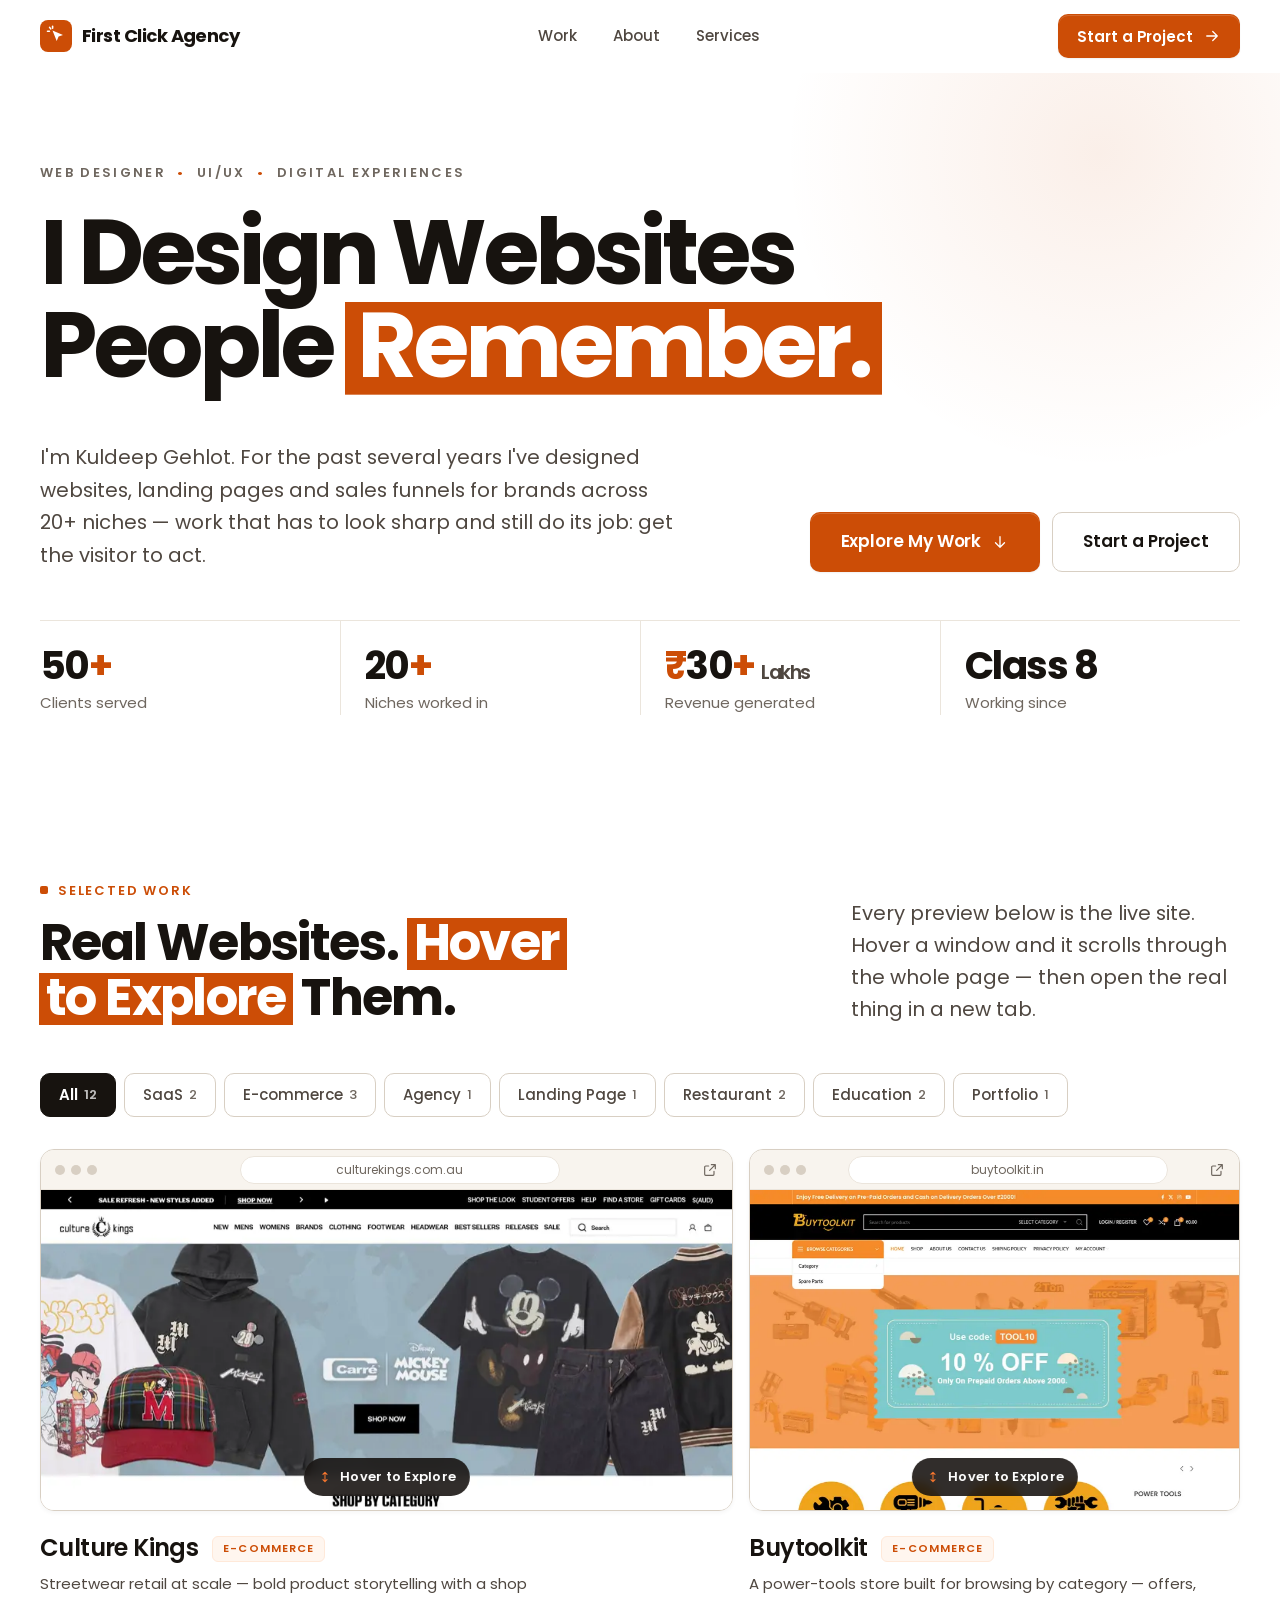
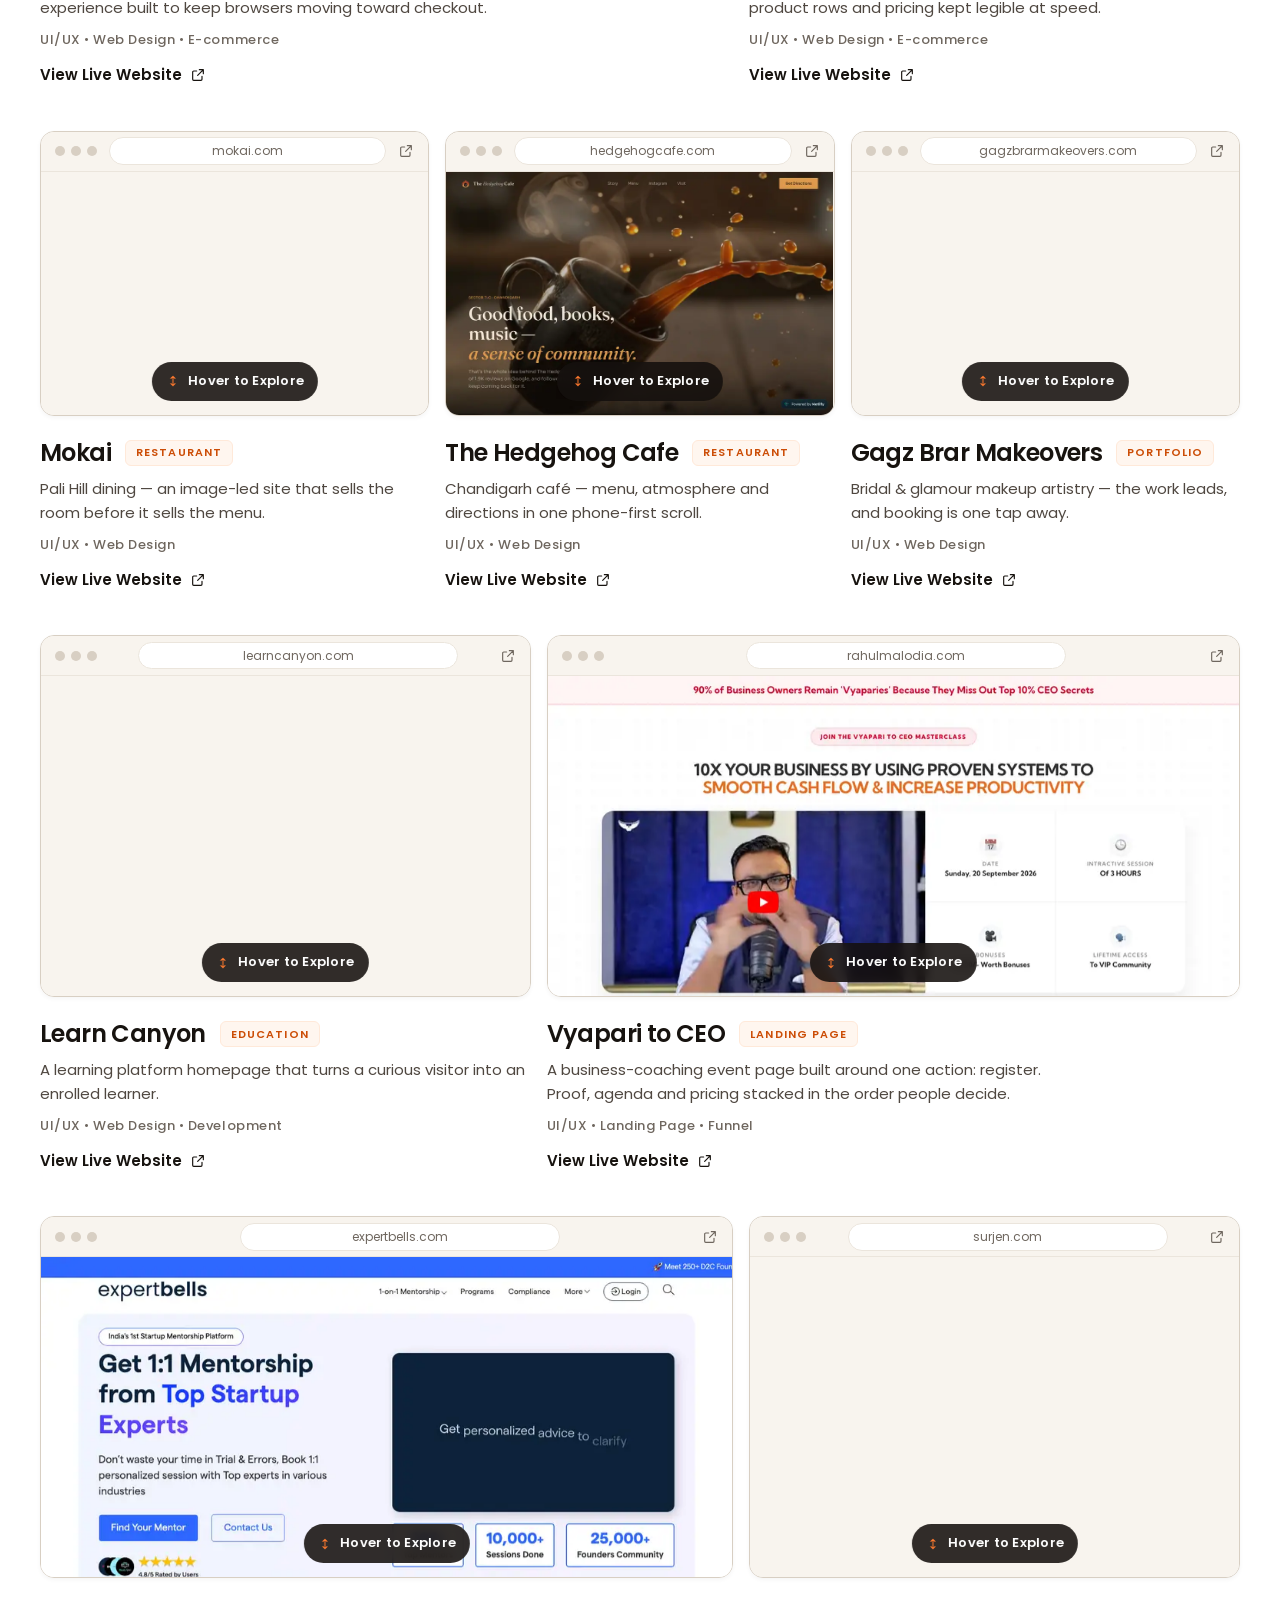
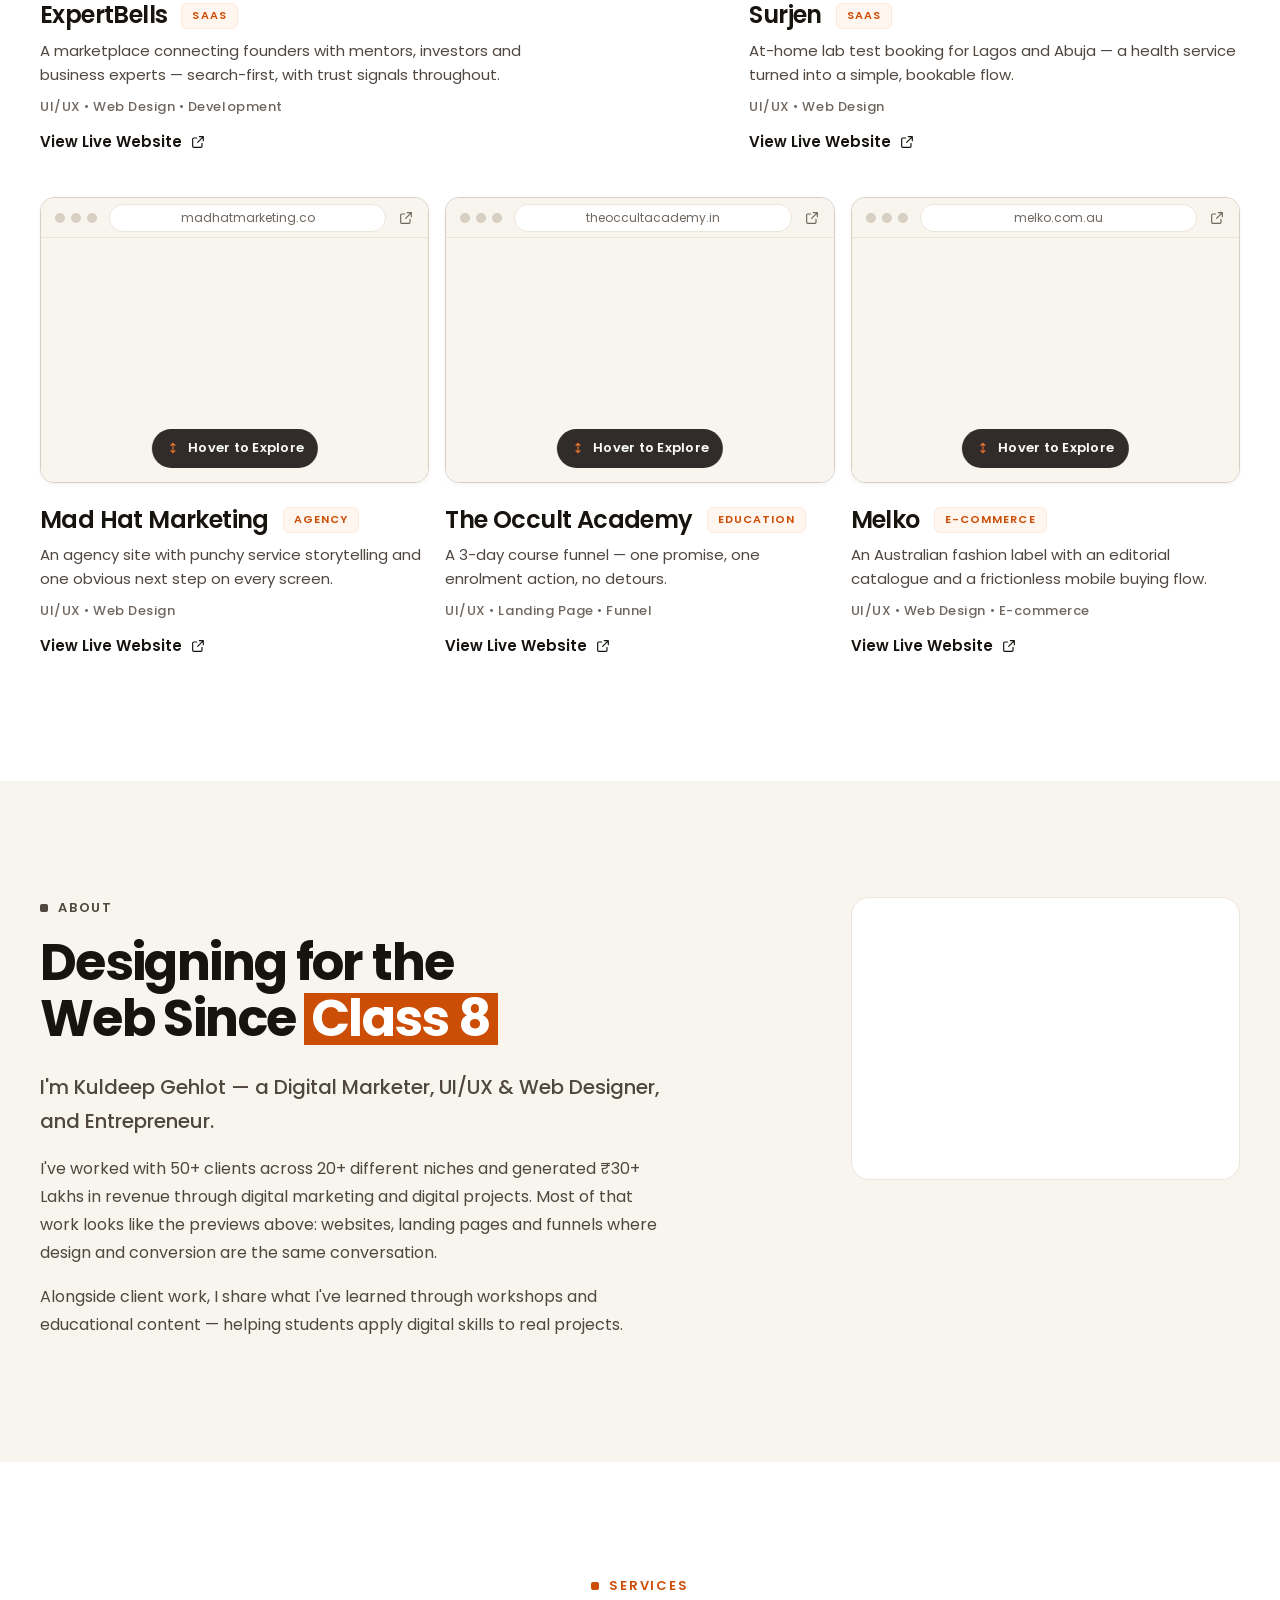
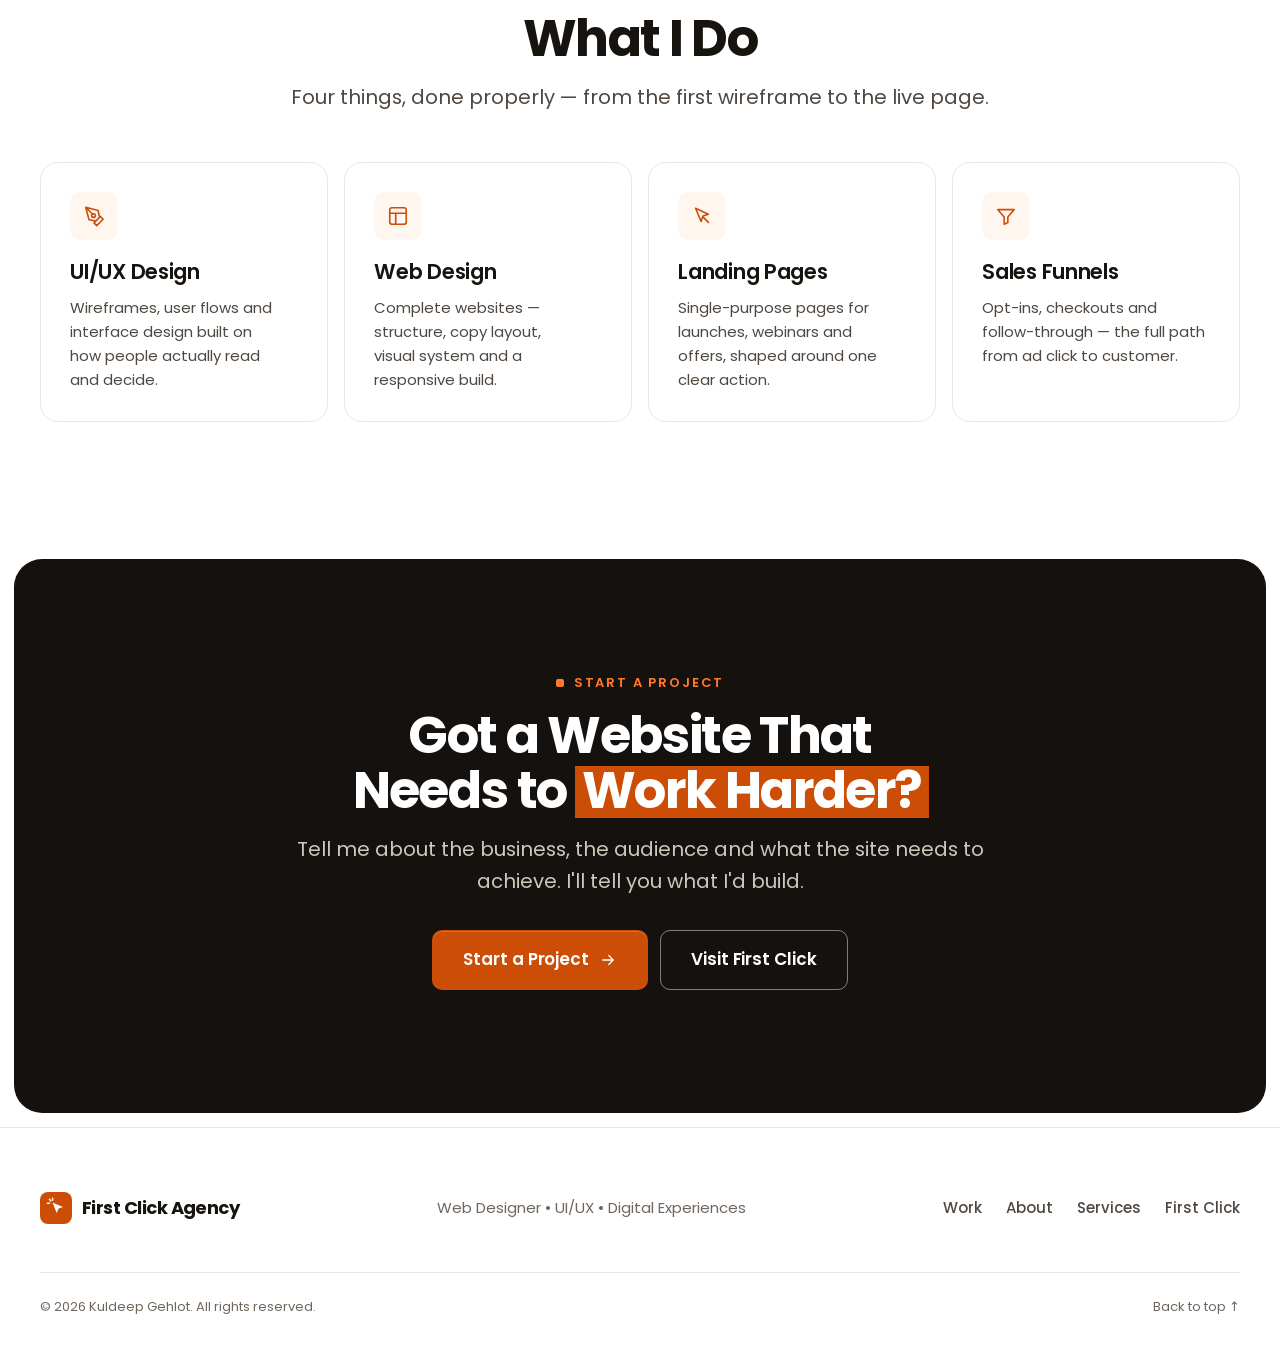
==== work/index.html @ 1e465800 "Add portfolio page and update About section - New /work/ portfolio: 12 live client sites in browser-" ====
<!DOCTYPE html>
<html lang="en">
<head>
  <meta charset="utf-8" />
  <meta name="viewport" content="width=device-width, initial-scale=1" />
  <title>Kuldeep Gehlot — Web Designer &amp; UI/UX Portfolio</title>
  <meta name="description" content="Selected websites and landing pages by Kuldeep Gehlot — web designer and UI/UX designer. Hover any preview to scroll the real site." />
  <meta name="theme-color" content="#ffffff" />

  <meta property="og:title" content="Kuldeep Gehlot — Web Designer &amp; UI/UX Portfolio" />
  <meta property="og:description" content="Selected websites and landing pages. Hover any preview to scroll the real site." />
  <meta property="og:type" content="website" />
  <link rel="icon" href="../images/favicon.svg" type="image/svg+xml" />

  <script>document.documentElement.classList.add('js');</script>

  <link rel="preconnect" href="https://fonts.googleapis.com" />
  <link rel="preconnect" href="https://fonts.gstatic.com" crossorigin />
  <link href="https://fonts.googleapis.com/css2?family=Poppins:wght@400;500;600;700&display=swap" rel="stylesheet" />

  <link rel="stylesheet" href="../css/variables.css?v=20260918" />
  <link rel="stylesheet" href="../css/base.css?v=20260918" />
  <link rel="stylesheet" href="../css/nav.css?v=20260918" />
  <link rel="stylesheet" href="portfolio.css?v=20260918" />
</head>
<body class="portfolio">

  <svg width="0" height="0" class="visually-hidden" aria-hidden="true" focusable="false">
    <symbol id="i-arrow" viewBox="0 0 24 24"><path d="M5 12h14M13 6l6 6-6 6"/></symbol>
    <symbol id="i-arrow-down" viewBox="0 0 24 24"><path d="M12 5v14M6 13l6 6 6-6"/></symbol>
    <symbol id="i-external" viewBox="0 0 24 24"><path d="M14 4h6v6M20 4l-8.5 8.5M18 14v4.5a1.5 1.5 0 0 1-1.5 1.5h-11A1.5 1.5 0 0 1 4 18.5v-11A1.5 1.5 0 0 1 5.5 6H10"/></symbol>
    <symbol id="i-scroll" viewBox="0 0 24 24"><path d="M12 4v16M8.5 7.5L12 4l3.5 3.5M8.5 16.5L12 20l3.5-3.5"/></symbol>
    <symbol id="i-check" viewBox="0 0 24 24"><path d="M5 12.5l4.2 4.2L19 7"/></symbol>
    <symbol id="i-pen" viewBox="0 0 24 24"><path d="M12 19.5l7-7 3 3-7 7zM18 13.5l-1.5-7.5L3 2.5l3.5 13.5 7.5 1.5zM3 2.5l7.6 7.6"/><circle cx="11.5" cy="11.5" r="2"/></symbol>
    <symbol id="i-layout" viewBox="0 0 24 24"><rect x="3" y="3" width="18" height="18" rx="2.5"/><path d="M3 9h18M9.5 21V9"/></symbol>
    <symbol id="i-cursor" viewBox="0 0 24 24"><path d="M5 3.5l14 6.5-6 2-2 6zM13.5 13.5l5.5 5.5"/></symbol>
    <symbol id="i-funnel" viewBox="0 0 24 24"><path d="M3 5h18l-7 8v6l-4 2v-8z"/></symbol>
    <symbol id="i-phone" viewBox="0 0 24 24"><rect x="6.5" y="2.5" width="11" height="19" rx="2.5"/><path d="M11 18h2"/></symbol>
    <symbol id="i-search" viewBox="0 0 24 24"><circle cx="11" cy="11" r="7"/><path d="M20.5 20.5L16 16"/></symbol>
  </svg>

  <a class="skip-link" href="#work">Skip to work</a>

  <!-- ======================================================================
       NAVIGATION
       ====================================================================== -->
  <header class="site-header" id="siteHeader">
    <nav class="nav container" aria-label="Primary">
      <a class="brand" href="../index.html" aria-label="First Click Agency — home">
        <svg class="brand-mark" viewBox="0 0 32 32" aria-hidden="true">
          <rect width="32" height="32" rx="8" fill="#cc4d06"/>
          <path d="M12.5 10.5l10.5 4.6-4.4 1.5-1.9 4.4z" fill="#fff"/>
          <path d="M9.6 7.4l1.1 1.5M7.5 11.2h1.9M12.6 6.3v1.9" stroke="#fff" stroke-width="1.6" stroke-linecap="round"/>
        </svg>
        <span class="brand-name">First Click Agency</span>
      </a>

      <div class="nav-links-wrap">
        <ul class="nav-links">
          <li><a href="#work">Work</a></li>
          <li><a href="#about">About</a></li>
          <li><a href="#services">Services</a></li>
        </ul>
        <span class="nav-indicator" aria-hidden="true"></span>
      </div>

      <div class="nav-actions">
        <a class="btn btn-primary btn-sm nav-cta" href="#contact">
          Start a Project
          <svg class="icon" aria-hidden="true"><use href="#i-arrow"/></svg>
        </a>
        <button class="nav-toggle" type="button" aria-expanded="false" aria-controls="mobileMenu">
          <span class="visually-hidden">Menu</span>
          <span class="nav-toggle-bar" aria-hidden="true"></span>
          <span class="nav-toggle-bar" aria-hidden="true"></span>
        </button>
      </div>
    </nav>

    <div class="mobile-menu" id="mobileMenu">
      <ul class="mobile-menu-links container">
        <li><a href="#work">Work</a></li>
        <li><a href="#about">About</a></li>
        <li><a href="#services">Services</a></li>
        <li class="mobile-menu-cta">
          <a class="btn btn-primary btn-lg btn-block" href="#contact">
            Start a Project
            <svg class="icon" aria-hidden="true"><use href="#i-arrow"/></svg>
          </a>
        </li>
      </ul>
    </div>
  </header>

  <main id="main">

    <!-- ====================================================================
         HERO
         ==================================================================== -->
    <section class="pf-hero" id="top" aria-labelledby="heroTitle">
      <div class="container">
        <p class="pf-eyebrow">Web Designer <span aria-hidden="true">•</span> UI/UX <span aria-hidden="true">•</span> Digital Experiences</p>

        <h1 class="pf-hero-title" id="heroTitle">I Design Websites<br />People <span class="hl">Remember.</span></h1>

        <div class="pf-hero-bottom">
          <p class="pf-hero-text">
            I'm Kuldeep Gehlot. For the past several years I've designed websites, landing pages and sales funnels for brands across 20+ niches — work that has to look sharp and still do its job: get the visitor to act.
          </p>

          <div class="pf-hero-actions">
            <a class="btn btn-primary btn-lg" href="#work">
              Explore My Work
              <svg class="icon" aria-hidden="true"><use href="#i-arrow-down"/></svg>
            </a>
            <a class="btn btn-secondary btn-lg" href="#contact">Start a Project</a>
          </div>
        </div>

        <dl class="pf-stats">
          <div class="pf-stat">
            <dt>Clients served</dt>
            <dd><span data-count="50">50</span><em>+</em></dd>
          </div>
          <div class="pf-stat">
            <dt>Niches worked in</dt>
            <dd><span data-count="20">20</span><em>+</em></dd>
          </div>
          <div class="pf-stat">
            <dt>Revenue generated</dt>
            <dd><em>₹</em><span data-count="30">30</span><em>+</em> <small>Lakhs</small></dd>
          </div>
          <div class="pf-stat">
            <dt>Working since</dt>
            <dd>Class <span>8</span></dd>
          </div>
        </dl>
      </div>
    </section>


    <!-- ====================================================================
         SELECTED WORK — filters + interactive browser previews
         Each project: one <article>. To add one, copy a block, set
         data-category, the URL, the name and drop a full-page screenshot
         into assets/previews/.
         ==================================================================== -->
    <section class="section pf-work" id="work" aria-labelledby="workTitle">
      <div class="container">
        <div class="section-head section-head--split" data-reveal>
          <div>
            <p class="eyebrow">Selected work</p>
            <h2 class="h2" id="workTitle">Real Websites. <span class="hl">Hover to Explore</span> Them.</h2>
          </div>
          <p class="section-sub">Every preview below is the live site. Hover a window and it scrolls through the whole page — then open the real thing in a new tab.</p>
        </div>

        <div class="pf-filters" role="group" aria-label="Filter projects by category" data-filters>
          <button class="pf-filter is-active" type="button" data-filter="all" aria-pressed="true">All <span class="pf-filter-count">12</span></button>
          <button class="pf-filter" type="button" data-filter="saas" aria-pressed="false">SaaS</button>
          <button class="pf-filter" type="button" data-filter="ecommerce" aria-pressed="false">E-commerce</button>
          <button class="pf-filter" type="button" data-filter="agency" aria-pressed="false">Agency</button>
          <button class="pf-filter" type="button" data-filter="landing" aria-pressed="false">Landing Page</button>
          <button class="pf-filter" type="button" data-filter="restaurant" aria-pressed="false">Restaurant</button>
          <button class="pf-filter" type="button" data-filter="education" aria-pressed="false">Education</button>
          <button class="pf-filter" type="button" data-filter="portfolio" aria-pressed="false">Portfolio</button>
        </div>
        <p class="pf-filter-status visually-hidden" role="status" aria-live="polite"></p>

        <div class="bento pf-grid" id="projectGrid">

          <!-- 1 -->
          <article class="project project--lg" data-category="ecommerce" data-reveal>
            <a class="project-frame" href="https://www.culturekings.com.au/" target="_blank" rel="noopener noreferrer" data-preview aria-label="Culture Kings — open the live website in a new tab">
              <span class="browser-bar" aria-hidden="true">
                <span class="browser-dots"><i></i><i></i><i></i></span>
                <span class="browser-url">culturekings.com.au</span>
                <svg class="browser-open icon"><use href="#i-external"/></svg>
              </span>
              <span class="browser-view">
                <img class="browser-shot" src="assets/previews/culture-kings.webp" alt="Full-page preview of the Culture Kings website" loading="lazy" decoding="async" />
                <span class="preview-hint"><svg class="icon" aria-hidden="true"><use href="#i-scroll"/></svg><span class="preview-hint-text">Hover to Explore</span></span>
              </span>
            </a>
            <div class="project-info">
              <div class="project-head">
                <h3 class="project-name">Culture Kings</h3>
                <span class="project-badge">E-commerce</span>
              </div>
              <p class="project-desc">Streetwear retail at scale — bold product storytelling with a shop experience built to keep browsers moving toward checkout.</p>
              <p class="project-services">UI/UX • Web Design • E-commerce</p>
              <span class="project-cta">View Live Website <svg class="icon" aria-hidden="true"><use href="#i-external"/></svg></span>
            </div>
          </article>

          <!-- 2 -->
          <article class="project project--md" data-category="ecommerce" data-reveal>
            <a class="project-frame" href="https://buytoolkit.in/" target="_blank" rel="noopener noreferrer" data-preview aria-label="Buytoolkit — open the live website in a new tab">
              <span class="browser-bar" aria-hidden="true">
                <span class="browser-dots"><i></i><i></i><i></i></span>
                <span class="browser-url">buytoolkit.in</span>
                <svg class="browser-open icon"><use href="#i-external"/></svg>
              </span>
              <span class="browser-view">
                <img class="browser-shot" src="assets/previews/buytoolkit.webp" alt="Full-page preview of the Buytoolkit website" loading="lazy" decoding="async" />
                <span class="preview-hint"><svg class="icon" aria-hidden="true"><use href="#i-scroll"/></svg><span class="preview-hint-text">Hover to Explore</span></span>
              </span>
            </a>
            <div class="project-info">
              <div class="project-head">
                <h3 class="project-name">Buytoolkit</h3>
                <span class="project-badge">E-commerce</span>
              </div>
              <p class="project-desc">A power-tools store built for browsing by category — offers, product rows and pricing kept legible at speed.</p>
              <p class="project-services">UI/UX • Web Design • E-commerce</p>
              <span class="project-cta">View Live Website <svg class="icon" aria-hidden="true"><use href="#i-external"/></svg></span>
            </div>
          </article>

          <!-- 3 -->
          <article class="project project--sm" data-category="restaurant" data-reveal>
            <a class="project-frame" href="https://mokaiwebsite.netlify.app/" target="_blank" rel="noopener noreferrer" data-preview aria-label="Mokai — open the live website in a new tab">
              <span class="browser-bar" aria-hidden="true">
                <span class="browser-dots"><i></i><i></i><i></i></span>
                <span class="browser-url">mokai.com</span>
                <svg class="browser-open icon"><use href="#i-external"/></svg>
              </span>
              <span class="browser-view">
                <img class="browser-shot" src="assets/previews/mokai.webp" alt="Full-page preview of the Mokai restaurant website" loading="lazy" decoding="async" />
                <span class="preview-hint"><svg class="icon" aria-hidden="true"><use href="#i-scroll"/></svg><span class="preview-hint-text">Hover to Explore</span></span>
              </span>
            </a>
            <div class="project-info">
              <div class="project-head">
                <h3 class="project-name">Mokai</h3>
                <span class="project-badge">Restaurant</span>
              </div>
              <p class="project-desc">Pali Hill dining — an image-led site that sells the room before it sells the menu.</p>
              <p class="project-services">UI/UX • Web Design</p>
              <span class="project-cta">View Live Website <svg class="icon" aria-hidden="true"><use href="#i-external"/></svg></span>
            </div>
          </article>

          <!-- 4 -->
          <article class="project project--sm" data-category="restaurant" data-reveal>
            <a class="project-frame" href="https://hedgehogcafewebsite.netlify.app/" target="_blank" rel="noopener noreferrer" data-preview aria-label="The Hedgehog Cafe — open the live website in a new tab">
              <span class="browser-bar" aria-hidden="true">
                <span class="browser-dots"><i></i><i></i><i></i></span>
                <span class="browser-url">hedgehogcafe.com</span>
                <svg class="browser-open icon"><use href="#i-external"/></svg>
              </span>
              <span class="browser-view">
                <img class="browser-shot" src="assets/previews/hedgehog-cafe.webp" alt="Full-page preview of The Hedgehog Cafe website" loading="lazy" decoding="async" />
                <span class="preview-hint"><svg class="icon" aria-hidden="true"><use href="#i-scroll"/></svg><span class="preview-hint-text">Hover to Explore</span></span>
              </span>
            </a>
            <div class="project-info">
              <div class="project-head">
                <h3 class="project-name">The Hedgehog Cafe</h3>
                <span class="project-badge">Restaurant</span>
              </div>
              <p class="project-desc">Chandigarh café — menu, atmosphere and directions in one phone-first scroll.</p>
              <p class="project-services">UI/UX • Web Design</p>
              <span class="project-cta">View Live Website <svg class="icon" aria-hidden="true"><use href="#i-external"/></svg></span>
            </div>
          </article>

          <!-- 5 -->
          <article class="project project--sm" data-category="portfolio" data-reveal>
            <a class="project-frame" href="https://gagannewwebsite.netlify.app/" target="_blank" rel="noopener noreferrer" data-preview aria-label="Gagz Brar Makeovers — open the live website in a new tab">
              <span class="browser-bar" aria-hidden="true">
                <span class="browser-dots"><i></i><i></i><i></i></span>
                <span class="browser-url">gagzbrarmakeovers.com</span>
                <svg class="browser-open icon"><use href="#i-external"/></svg>
              </span>
              <span class="browser-view">
                <img class="browser-shot" src="assets/previews/gagz-brar.webp" alt="Full-page preview of the Gagz Brar Makeovers website" loading="lazy" decoding="async" />
                <span class="preview-hint"><svg class="icon" aria-hidden="true"><use href="#i-scroll"/></svg><span class="preview-hint-text">Hover to Explore</span></span>
              </span>
            </a>
            <div class="project-info">
              <div class="project-head">
                <h3 class="project-name">Gagz Brar Makeovers</h3>
                <span class="project-badge">Portfolio</span>
              </div>
              <p class="project-desc">Bridal &amp; glamour makeup artistry — the work leads, and booking is one tap away.</p>
              <p class="project-services">UI/UX • Web Design</p>
              <span class="project-cta">View Live Website <svg class="icon" aria-hidden="true"><use href="#i-external"/></svg></span>
            </div>
          </article>

          <!-- 6 -->
          <article class="project project--md" data-category="education" data-reveal>
            <a class="project-frame" href="https://learncanyon.com/" target="_blank" rel="noopener noreferrer" data-preview aria-label="Learn Canyon — open the live website in a new tab">
              <span class="browser-bar" aria-hidden="true">
                <span class="browser-dots"><i></i><i></i><i></i></span>
                <span class="browser-url">learncanyon.com</span>
                <svg class="browser-open icon"><use href="#i-external"/></svg>
              </span>
              <span class="browser-view">
                <img class="browser-shot" src="assets/previews/learn-canyon.webp" alt="Full-page preview of the Learn Canyon website" loading="lazy" decoding="async" />
                <span class="preview-hint"><svg class="icon" aria-hidden="true"><use href="#i-scroll"/></svg><span class="preview-hint-text">Hover to Explore</span></span>
              </span>
            </a>
            <div class="project-info">
              <div class="project-head">
                <h3 class="project-name">Learn Canyon</h3>
                <span class="project-badge">Education</span>
              </div>
              <p class="project-desc">A learning platform homepage that turns a curious visitor into an enrolled learner.</p>
              <p class="project-services">UI/UX • Web Design • Development</p>
              <span class="project-cta">View Live Website <svg class="icon" aria-hidden="true"><use href="#i-external"/></svg></span>
            </div>
          </article>

          <!-- 7 -->
          <article class="project project--lg" data-category="landing" data-reveal>
            <a class="project-frame" href="https://rahulmalodia.com/landing-page/new-v2c" target="_blank" rel="noopener noreferrer" data-preview aria-label="Vyapari to CEO — open the live website in a new tab">
              <span class="browser-bar" aria-hidden="true">
                <span class="browser-dots"><i></i><i></i><i></i></span>
                <span class="browser-url">rahulmalodia.com</span>
                <svg class="browser-open icon"><use href="#i-external"/></svg>
              </span>
              <span class="browser-view">
                <img class="browser-shot" src="assets/previews/vyapari-to-ceo.webp" alt="Full-page preview of the Vyapari to CEO landing page" loading="lazy" decoding="async" />
                <span class="preview-hint"><svg class="icon" aria-hidden="true"><use href="#i-scroll"/></svg><span class="preview-hint-text">Hover to Explore</span></span>
              </span>
            </a>
            <div class="project-info">
              <div class="project-head">
                <h3 class="project-name">Vyapari to CEO</h3>
                <span class="project-badge">Landing Page</span>
              </div>
              <p class="project-desc">A business-coaching event page built around one action: register. Proof, agenda and pricing stacked in the order people decide.</p>
              <p class="project-services">UI/UX • Landing Page • Funnel</p>
              <span class="project-cta">View Live Website <svg class="icon" aria-hidden="true"><use href="#i-external"/></svg></span>
            </div>
          </article>

          <!-- 8 -->
          <article class="project project--lg" data-category="saas" data-reveal>
            <a class="project-frame" href="https://www.expertbells.com/" target="_blank" rel="noopener noreferrer" data-preview aria-label="ExpertBells — open the live website in a new tab">
              <span class="browser-bar" aria-hidden="true">
                <span class="browser-dots"><i></i><i></i><i></i></span>
                <span class="browser-url">expertbells.com</span>
                <svg class="browser-open icon"><use href="#i-external"/></svg>
              </span>
              <span class="browser-view">
                <img class="browser-shot" src="assets/previews/expertbells.webp" alt="Full-page preview of the ExpertBells website" loading="lazy" decoding="async" />
                <span class="preview-hint"><svg class="icon" aria-hidden="true"><use href="#i-scroll"/></svg><span class="preview-hint-text">Hover to Explore</span></span>
              </span>
            </a>
            <div class="project-info">
              <div class="project-head">
                <h3 class="project-name">ExpertBells</h3>
                <span class="project-badge">SaaS</span>
              </div>
              <p class="project-desc">A marketplace connecting founders with mentors, investors and business experts — search-first, with trust signals throughout.</p>
              <p class="project-services">UI/UX • Web Design • Development</p>
              <span class="project-cta">View Live Website <svg class="icon" aria-hidden="true"><use href="#i-external"/></svg></span>
            </div>
          </article>

          <!-- 9 -->
          <article class="project project--md" data-category="saas" data-reveal>
            <a class="project-frame" href="https://www.surjen.com/" target="_blank" rel="noopener noreferrer" data-preview aria-label="Surjen — open the live website in a new tab">
              <span class="browser-bar" aria-hidden="true">
                <span class="browser-dots"><i></i><i></i><i></i></span>
                <span class="browser-url">surjen.com</span>
                <svg class="browser-open icon"><use href="#i-external"/></svg>
              </span>
              <span class="browser-view">
                <img class="browser-shot" src="assets/previews/surjen.webp" alt="Full-page preview of the Surjen website" loading="lazy" decoding="async" />
                <span class="preview-hint"><svg class="icon" aria-hidden="true"><use href="#i-scroll"/></svg><span class="preview-hint-text">Hover to Explore</span></span>
              </span>
            </a>
            <div class="project-info">
              <div class="project-head">
                <h3 class="project-name">Surjen</h3>
                <span class="project-badge">SaaS</span>
              </div>
              <p class="project-desc">At-home lab test booking for Lagos and Abuja — a health service turned into a simple, bookable flow.</p>
              <p class="project-services">UI/UX • Web Design</p>
              <span class="project-cta">View Live Website <svg class="icon" aria-hidden="true"><use href="#i-external"/></svg></span>
            </div>
          </article>

          <!-- 10 -->
          <article class="project project--sm" data-category="agency" data-reveal>
            <a class="project-frame" href="https://madhatmarketing.co/" target="_blank" rel="noopener noreferrer" data-preview aria-label="Mad Hat Marketing — open the live website in a new tab">
              <span class="browser-bar" aria-hidden="true">
                <span class="browser-dots"><i></i><i></i><i></i></span>
                <span class="browser-url">madhatmarketing.co</span>
                <svg class="browser-open icon"><use href="#i-external"/></svg>
              </span>
              <span class="browser-view">
                <img class="browser-shot" src="assets/previews/madhat.webp" alt="Full-page preview of the Mad Hat Marketing website" loading="lazy" decoding="async" />
                <span class="preview-hint"><svg class="icon" aria-hidden="true"><use href="#i-scroll"/></svg><span class="preview-hint-text">Hover to Explore</span></span>
              </span>
            </a>
            <div class="project-info">
              <div class="project-head">
                <h3 class="project-name">Mad Hat Marketing</h3>
                <span class="project-badge">Agency</span>
              </div>
              <p class="project-desc">An agency site with punchy service storytelling and one obvious next step on every screen.</p>
              <p class="project-services">UI/UX • Web Design</p>
              <span class="project-cta">View Live Website <svg class="icon" aria-hidden="true"><use href="#i-external"/></svg></span>
            </div>
          </article>

          <!-- 11 -->
          <article class="project project--sm" data-category="education" data-reveal>
            <a class="project-frame" href="https://join.theoccultacademy.in/3dayscourse" target="_blank" rel="noopener noreferrer" data-preview aria-label="The Occult Academy — open the live website in a new tab">
              <span class="browser-bar" aria-hidden="true">
                <span class="browser-dots"><i></i><i></i><i></i></span>
                <span class="browser-url">theoccultacademy.in</span>
                <svg class="browser-open icon"><use href="#i-external"/></svg>
              </span>
              <span class="browser-view">
                <img class="browser-shot" src="assets/previews/occult-academy.webp" alt="Full-page preview of The Occult Academy course page" loading="lazy" decoding="async" />
                <span class="preview-hint"><svg class="icon" aria-hidden="true"><use href="#i-scroll"/></svg><span class="preview-hint-text">Hover to Explore</span></span>
              </span>
            </a>
            <div class="project-info">
              <div class="project-head">
                <h3 class="project-name">The Occult Academy</h3>
                <span class="project-badge">Education</span>
              </div>
              <p class="project-desc">A 3-day course funnel — one promise, one enrolment action, no detours.</p>
              <p class="project-services">UI/UX • Landing Page • Funnel</p>
              <span class="project-cta">View Live Website <svg class="icon" aria-hidden="true"><use href="#i-external"/></svg></span>
            </div>
          </article>

          <!-- 12 -->
          <article class="project project--sm" data-category="ecommerce" data-reveal>
            <a class="project-frame" href="https://www.melko.com.au/" target="_blank" rel="noopener noreferrer" data-preview aria-label="Melko — open the live website in a new tab">
              <span class="browser-bar" aria-hidden="true">
                <span class="browser-dots"><i></i><i></i><i></i></span>
                <span class="browser-url">melko.com.au</span>
                <svg class="browser-open icon"><use href="#i-external"/></svg>
              </span>
              <span class="browser-view">
                <img class="browser-shot" src="assets/previews/melko.webp" alt="Full-page preview of the Melko website" loading="lazy" decoding="async" />
                <span class="preview-hint"><svg class="icon" aria-hidden="true"><use href="#i-scroll"/></svg><span class="preview-hint-text">Hover to Explore</span></span>
              </span>
            </a>
            <div class="project-info">
              <div class="project-head">
                <h3 class="project-name">Melko</h3>
                <span class="project-badge">E-commerce</span>
              </div>
              <p class="project-desc">An Australian fashion label with an editorial catalogue and a frictionless mobile buying flow.</p>
              <p class="project-services">UI/UX • Web Design • E-commerce</p>
              <span class="project-cta">View Live Website <svg class="icon" aria-hidden="true"><use href="#i-external"/></svg></span>
            </div>
          </article>

        </div>

        <p class="pf-empty" hidden>No projects in this category yet.</p>
      </div>
    </section>


    <!-- ====================================================================
         ABOUT
         ==================================================================== -->
    <section class="section theme-cream pf-about" id="about" aria-labelledby="aboutTitle">
      <div class="container">
        <div class="bento pf-about-grid">
          <div class="pf-about-copy" data-reveal>
            <p class="eyebrow">About</p>
            <h2 class="h2" id="aboutTitle">Designing for the Web Since <span class="hl">Class 8</span></h2>
            <p class="pf-about-lead">I'm Kuldeep Gehlot — a Digital Marketer, UI/UX &amp; Web Designer, and Entrepreneur.</p>
            <p>I've worked with 50+ clients across 20+ different niches and generated ₹30+ Lakhs in revenue through digital marketing and digital projects. Most of that work looks like the previews above: websites, landing pages and funnels where design and conversion are the same conversation.</p>
            <p>Alongside client work, I share what I've learned through workshops and educational content — helping students apply digital skills to real projects.</p>
          </div>

          <ul class="pf-about-list" data-stagger>
            <li data-reveal><svg class="icon" aria-hidden="true"><use href="#i-check"/></svg>Design that's judged on what it converts, not just how it looks</li>
            <li data-reveal><svg class="icon" aria-hidden="true"><use href="#i-check"/></svg>Built mobile-first — most of this traffic arrives on a phone</li>
            <li data-reveal><svg class="icon" aria-hidden="true"><use href="#i-check"/></svg>From first wireframe to live site, handled end to end</li>
            <li data-reveal><svg class="icon" aria-hidden="true"><use href="#i-check"/></svg>Worked across e-commerce, SaaS, education, hospitality &amp; coaching</li>
          </ul>
        </div>
      </div>
    </section>


    <!-- ====================================================================
         SERVICES
         ==================================================================== -->
    <section class="section pf-services" id="services" aria-labelledby="servicesTitle">
      <div class="container">
        <div class="section-head section-head--center" data-reveal>
          <p class="eyebrow">Services</p>
          <h2 class="h2" id="servicesTitle">What I Do</h2>
          <p class="section-sub">Four things, done properly — from the first wireframe to the live page.</p>
        </div>

        <div class="bento pf-services-grid" data-stagger>
          <article class="card card-hover pf-service" data-reveal>
            <span class="icon-tile"><svg class="icon" aria-hidden="true"><use href="#i-pen"/></svg></span>
            <h3 class="card-title">UI/UX Design</h3>
            <p class="card-text">Wireframes, user flows and interface design built on how people actually read and decide.</p>
          </article>
          <article class="card card-hover pf-service" data-reveal>
            <span class="icon-tile"><svg class="icon" aria-hidden="true"><use href="#i-layout"/></svg></span>
            <h3 class="card-title">Web Design</h3>
            <p class="card-text">Complete websites — structure, copy layout, visual system and a responsive build.</p>
          </article>
          <article class="card card-hover pf-service" data-reveal>
            <span class="icon-tile"><svg class="icon" aria-hidden="true"><use href="#i-cursor"/></svg></span>
            <h3 class="card-title">Landing Pages</h3>
            <p class="card-text">Single-purpose pages for launches, webinars and offers, shaped around one clear action.</p>
          </article>
          <article class="card card-hover pf-service" data-reveal>
            <span class="icon-tile"><svg class="icon" aria-hidden="true"><use href="#i-funnel"/></svg></span>
            <h3 class="card-title">Sales Funnels</h3>
            <p class="card-text">Opt-ins, checkouts and follow-through — the full path from ad click to customer.</p>
          </article>
        </div>
      </div>
    </section>


    <!-- ====================================================================
         FINAL CTA
         ==================================================================== -->
    <section class="section-boxed pf-cta-section" id="contact" aria-labelledby="ctaTitle">
      <div class="panel theme-dark pf-cta">
        <div class="container">
          <div class="pf-cta-inner" data-reveal>
            <p class="eyebrow">Start a project</p>
            <h2 class="h2 pf-cta-title" id="ctaTitle">Got a Website That Needs to <span class="hl">Work Harder?</span></h2>
            <p class="section-sub">Tell me about the business, the audience and what the site needs to achieve. I'll tell you what I'd build.</p>
            <div class="pf-cta-actions">
              <a class="btn btn-primary btn-lg" href="../index.html#contact">
                Start a Project
                <svg class="icon" aria-hidden="true"><use href="#i-arrow"/></svg>
              </a>
              <a class="btn btn-outline-light btn-lg" href="../index.html">Visit First Click</a>
            </div>
          </div>
        </div>
      </div>
    </section>

  </main>


  <!-- ======================================================================
       FOOTER
       ====================================================================== -->
  <footer class="pf-footer">
    <div class="container">
      <div class="pf-footer-inner">
        <a class="brand" href="../index.html" aria-label="First Click Agency — home">
          <svg class="brand-mark" viewBox="0 0 32 32" aria-hidden="true">
            <rect width="32" height="32" rx="8" fill="#cc4d06"/>
            <path d="M12.5 10.5l10.5 4.6-4.4 1.5-1.9 4.4z" fill="#fff"/>
            <path d="M9.6 7.4l1.1 1.5M7.5 11.2h1.9M12.6 6.3v1.9" stroke="#fff" stroke-width="1.6" stroke-linecap="round"/>
          </svg>
          <span class="brand-name">First Click Agency</span>
        </a>
        <p class="pf-footer-text">Web Designer • UI/UX • Digital Experiences</p>
        <nav class="pf-footer-nav" aria-label="Footer">
          <a href="#work">Work</a>
          <a href="#about">About</a>
          <a href="#services">Services</a>
          <a href="../index.html">First Click</a>
        </nav>
      </div>
      <div class="pf-footer-bottom">
        <p>© <span data-year>2026</span> Kuldeep Gehlot. All rights reserved.</p>
        <a href="#top" class="pf-footer-top">Back to top ↑</a>
      </div>
    </div>
  </footer>

  <script src="portfolio.js?v=20260918" defer></script>
</body>
</html>
---- css/variables.css ----
/* ==========================================================================
   Design Tokens — First Click
   White + orange system. One brand orange (#CC4D06, 4.5:1 with white text),
   a brighter orange reserved for dark surfaces, warm neutrals, warm near-black.
   ========================================================================== */

:root {
  /* Brand */
  --orange: #cc4d06;
  --orange-hover: #b04204;
  --orange-bright: #ff7a2f;
  --orange-50: #fff6ef;
  --orange-100: #ffe9d9;
  --orange-200: #ffd4b5;

  /* Neutrals (warm family) */
  --white: #ffffff;
  --cream: #f8f4ee;
  --ink: #17130f;
  --ink-2: #4f4740;
  --ink-3: #6f675f;
  --line: #ebe5dc;
  --line-strong: #d8cfc3;

  --night: #15110e;
  --night-2: #1f1a16;
  --night-3: #2a241f;

  /* Semantic (light default — overridden by theme classes) */
  --bg: var(--white);
  --surface: var(--white);
  --surface-2: var(--cream);
  --text: var(--ink);
  --text-2: var(--ink-2);
  --text-3: var(--ink-3);
  --border: var(--line);
  --border-strong: var(--line-strong);
  --accent: var(--orange);
  --icon-bg: var(--orange-50);
  --focus: var(--orange);

  /* Typography */
  --font: "Poppins", system-ui, -apple-system, "Segoe UI", Roboto, sans-serif;
  --fs-display: clamp(2.5rem, 1.3rem + 4.4vw, 4.75rem);
  --fs-h2: clamp(2rem, 1.35rem + 2.3vw, 3.25rem);
  --fs-h3: clamp(1.125rem, 1.05rem + 0.35vw, 1.3125rem);
  --fs-lead: clamp(1.0625rem, 1rem + 0.3vw, 1.25rem);
  --fs-body: 1rem;
  --fs-sm: 0.9375rem;
  --fs-xs: 0.8125rem;

  /* Spacing scale: 8 / 16 / 24 / 32 / 48 / 64 / 80 / 96 / 120 */
  --s-1: 8px;
  --s-2: 16px;
  --s-3: 24px;
  --s-4: 32px;
  --s-6: 48px;
  --s-8: 64px;
  --s-10: 80px;
  --s-12: 96px;
  --s-15: 120px;

  /* Layout */
  --container: 1240px;
  --gutter: clamp(20px, 4vw, 40px);
  --gap: 16px;
  --section-y: clamp(80px, 9vw, 120px);
  --nav-h: 72px;

  /* Radii — tighter inside, softer on containers */
  --r-xs: 6px;
  --r-sm: 10px;
  --r-md: 14px;
  --r-lg: 18px;
  --r-xl: 28px;

  /* Elevation (warm-tinted, low) */
  --shadow-sm: 0 1px 2px rgba(23, 19, 15, 0.06);
  --shadow-md: 0 12px 28px -12px rgba(23, 19, 15, 0.18);
  --shadow-orange: 0 12px 24px -10px rgba(204, 77, 6, 0.5);

  /* Motion */
  --ease: cubic-bezier(0.2, 0.7, 0.2, 1);
  --t-fast: 0.2s;
  --t-med: 0.35s;

  /* Z-index scale */
  --z-sticky: 40;
  --z-nav: 50;
  --z-skip: 70;
}

/* Surface themes */
.theme-cream {
  --bg: var(--cream);
  --surface: var(--white);
  --surface-2: var(--white);
}

.theme-dark {
  --bg: var(--night);
  --surface: var(--night-2);
  --surface-2: var(--night-3);
  --text: #ffffff;
  --text-2: #cfc6bc;
  --text-3: #a49b92;
  --border: rgba(255, 255, 255, 0.09);
  --border-strong: rgba(255, 255, 255, 0.18);
  --accent: var(--orange-bright);
  --icon-bg: rgba(255, 122, 47, 0.12);
  --focus: var(--orange-bright);
}

.theme-orange {
  --bg: var(--orange);
  --text: #ffffff;
  --text-2: #fff1e7;
  --text-3: #ffe2cf;
  --border: rgba(255, 255, 255, 0.24);
  --border-strong: rgba(255, 255, 255, 0.4);
  --accent: #ffffff;
  --focus: #ffffff;
}
---- css/base.css ----
/* ==========================================================================
   Base — reset, typography, layout primitives & shared components
   ========================================================================== */

*,
*::before,
*::after {
  box-sizing: border-box;
  margin: 0;
  padding: 0;
}

html {
  scroll-behavior: smooth;
  -webkit-text-size-adjust: 100%;
  text-size-adjust: 100%;
}

body {
  font-family: var(--font);
  font-size: var(--fs-body);
  line-height: 1.6;
  color: var(--ink);
  background-color: var(--white);
  -webkit-font-smoothing: antialiased;
  -moz-osx-font-smoothing: grayscale;
  overflow-x: hidden;
}

img,
svg {
  display: block;
  max-width: 100%;
}

a {
  color: inherit;
  text-decoration: none;
}

button {
  font: inherit;
  color: inherit;
  background: none;
  border: 0;
  cursor: pointer;
}

ul,
ol {
  list-style: none;
}

h1,
h2,
h3,
h4 {
  color: var(--text);
  font-weight: 700;
  line-height: 1.12;
  letter-spacing: -0.025em;
  text-wrap: balance;
}

p {
  text-wrap: pretty;
}

strong {
  font-weight: 600;
}

section[id],
header[id] {
  scroll-margin-top: calc(var(--nav-h) + 8px);
}

:focus-visible {
  outline: 2px solid var(--focus);
  outline-offset: 3px;
  border-radius: 4px;
}

.visually-hidden {
  position: absolute !important;
  width: 1px;
  height: 1px;
  overflow: hidden;
  clip: rect(0 0 0 0);
  white-space: nowrap;
}

.skip-link {
  position: fixed;
  top: 12px;
  left: 12px;
  z-index: var(--z-skip);
  padding: 12px 18px;
  border-radius: var(--r-sm);
  background: var(--ink);
  color: #fff;
  font-weight: 600;
  transform: translateY(-160%);
  transition: transform var(--t-fast) var(--ease);
}

.skip-link:focus-visible {
  transform: translateY(0);
}

/* --------------------------------------------------------------------------
   Layout
   -------------------------------------------------------------------------- */

.container {
  width: 100%;
  max-width: calc(var(--container) + var(--gutter) * 2);
  margin-inline: auto;
  padding-inline: var(--gutter);
}

.section {
  position: relative;
  padding-block: var(--section-y) calc(var(--section-y) + 8px);
  background: var(--bg);
  color: var(--text-2);
}

/* Boxed module: an inset panel that floats inside the white page */
.section-boxed {
  padding: clamp(8px, 1.1vw, 16px);
  background: var(--white);
}

.panel {
  position: relative;
  border-radius: var(--r-xl);
  padding-block: var(--section-y) calc(var(--section-y) + 8px);
  background: var(--bg);
  color: var(--text-2);
  overflow: hidden;
  isolation: isolate;
}

.bento {
  display: grid;
  grid-template-columns: repeat(12, minmax(0, 1fr));
  gap: var(--gap);
}

/* --------------------------------------------------------------------------
   Section headers: eyebrow → headline → supporting copy
   -------------------------------------------------------------------------- */

.section-head {
  display: grid;
  gap: var(--s-2);
  max-width: 760px;
  margin-bottom: var(--s-6);
}

.section-head--center {
  margin-inline: auto;
  text-align: center;
  justify-items: center;
}

.section-head--split {
  max-width: none;
  grid-template-columns: repeat(12, minmax(0, 1fr));
  column-gap: var(--gap);
  align-items: end;
}

.section-head--split > :first-child {
  grid-column: 1 / span 7;
  display: grid;
  gap: var(--s-2);
}

.section-head--split > .section-sub {
  grid-column: 9 / span 4;
}

.eyebrow {
  display: inline-flex;
  align-items: center;
  gap: 10px;
  font-size: var(--fs-xs);
  font-weight: 600;
  line-height: 1.35;
  letter-spacing: 0.14em;
  text-transform: uppercase;
  color: var(--accent);
}

.eyebrow::before {
  content: "";
  width: 8px;
  height: 8px;
  border-radius: 2px;
  background: currentColor;
  flex-shrink: 0;
}

.h2 {
  font-size: var(--fs-h2);
  letter-spacing: -0.032em;
  line-height: 1.08;
}

.section-sub {
  font-size: var(--fs-lead);
  line-height: 1.6;
  color: var(--text-2);
  max-width: 60ch;
}

/* Headline highlight: a crisp orange block sized to the letterforms,
   repeated per line when the phrase wraps */
.hl {
  color: #ffffff;
  padding-inline: 0.14em;
  margin-inline: -0.02em;
  background-image: linear-gradient(var(--orange), var(--orange));
  background-repeat: no-repeat;
  background-size: 100% 1.02em;
  background-position: 0 58%;
  -webkit-box-decoration-break: clone;
  box-decoration-break: clone;
}

.theme-orange .hl {
  background-image: linear-gradient(var(--ink), var(--ink));
}

/* --------------------------------------------------------------------------
   Buttons
   -------------------------------------------------------------------------- */

.btn {
  display: inline-flex;
  align-items: center;
  justify-content: center;
  gap: 10px;
  min-height: 52px;
  padding: 0 24px;
  border: 1px solid transparent;
  border-radius: var(--r-sm);
  font-size: var(--fs-body);
  font-weight: 600;
  line-height: 1;
  letter-spacing: -0.005em;
  white-space: nowrap;
  transition: transform var(--t-fast) var(--ease), box-shadow var(--t-fast) var(--ease),
    background-color var(--t-fast) var(--ease), border-color var(--t-fast) var(--ease),
    color var(--t-fast) var(--ease);
}

.btn svg {
  width: 18px;
  height: 18px;
  flex-shrink: 0;
  transition: transform var(--t-fast) var(--ease);
}

.btn:hover {
  transform: translateY(-2px);
}

.btn:hover svg {
  transform: translateX(3px);
}

.btn:active {
  transform: translateY(0) scale(0.98);
}

.btn-lg {
  min-height: 60px;
  padding: 0 30px;
  font-size: 1.0625rem;
}

.btn-sm {
  min-height: 44px;
  padding: 0 18px;
  font-size: var(--fs-sm);
}

.btn-primary {
  background: var(--orange);
  color: #ffffff;
  box-shadow: inset 0 1px 0 rgba(255, 255, 255, 0.16), var(--shadow-sm);
}

.btn-primary:hover {
  background: var(--orange-hover);
  box-shadow: inset 0 1px 0 rgba(255, 255, 255, 0.16), var(--shadow-orange);
}

.btn-secondary {
  background: var(--surface);
  color: var(--text);
  border-color: var(--border-strong);
}

.btn-secondary:hover {
  border-color: var(--text);
  box-shadow: var(--shadow-md);
}

.btn-light {
  background: #ffffff;
  color: var(--ink);
}

.btn-light:hover {
  box-shadow: 0 14px 28px -12px rgba(23, 19, 15, 0.45);
}

.btn-outline-light {
  color: #ffffff;
  border-color: rgba(255, 255, 255, 0.45);
}

.btn-outline-light:hover {
  border-color: #ffffff;
  background: rgba(255, 255, 255, 0.08);
}

.btn-block {
  width: 100%;
}

/* --------------------------------------------------------------------------
   Cards, icon tiles, tags, stars
   -------------------------------------------------------------------------- */

.card {
  position: relative;
  background: var(--surface);
  border: 1px solid var(--border);
  border-radius: var(--r-lg);
  padding: clamp(24px, 2.3vw, 32px);
  transition: transform var(--t-med) var(--ease), border-color var(--t-med) var(--ease),
    box-shadow var(--t-med) var(--ease);
}

.card-hover:hover {
  transform: translateY(-4px);
  border-color: var(--border-strong);
  box-shadow: var(--shadow-md);
}

.theme-dark .card-hover:hover {
  box-shadow: 0 18px 36px -18px rgba(0, 0, 0, 0.7);
}

.card-title {
  font-size: var(--fs-h3);
  font-weight: 600;
  line-height: 1.3;
  letter-spacing: -0.015em;
  color: var(--text);
}

.card-text {
  font-size: var(--fs-sm);
  line-height: 1.6;
  color: var(--text-2);
}

.icon {
  width: 22px;
  height: 22px;
  fill: none;
  stroke: currentColor;
  stroke-width: 1.75;
  stroke-linecap: round;
  stroke-linejoin: round;
  flex-shrink: 0;
}

.icon-tile {
  display: grid;
  place-items: center;
  flex-shrink: 0;
  width: 48px;
  height: 48px;
  border-radius: var(--r-sm);
  background: var(--icon-bg);
  color: var(--accent);
  transition: transform var(--t-med) var(--ease);
}

.card-hover:hover .icon-tile {
  transform: translateY(-2px) rotate(-4deg);
}

.tag {
  display: inline-flex;
  align-items: center;
  min-height: 28px;
  padding: 0 10px;
  border-radius: var(--r-xs);
  border: 1px solid var(--border);
  background: var(--surface-2);
  font-size: var(--fs-xs);
  font-weight: 500;
  line-height: 1;
  color: var(--text-2);
  white-space: nowrap;
}

.stars {
  display: flex;
  gap: 2px;
  color: var(--accent);
}

.stars svg {
  width: 16px;
  height: 16px;
  fill: currentColor;
}

.check-list {
  align-content: start;
  display: grid;
  gap: 12px;
}

.check-list li {
  display: flex;
  align-items: flex-start;
  gap: 10px;
  font-size: var(--fs-sm);
  line-height: 1.5;
  color: var(--text-2);
}

.check-list .icon {
  width: 18px;
  height: 18px;
  margin-top: 2px;
  stroke-width: 2.25;
  color: var(--accent);
}

/* --------------------------------------------------------------------------
   Motion: load entrance (hero) & scroll reveal (rest of page)
   -------------------------------------------------------------------------- */

@keyframes rise {
  from {
    opacity: 0;
    transform: translateY(18px);
  }
  to {
    opacity: 1;
    transform: none;
  }
}

.js [data-reveal] {
  opacity: 0;
  transform: translateY(24px);
  transition: opacity 0.7s var(--ease), transform 0.7s var(--ease);
  transition-delay: calc(var(--i, 0) * 70ms);
}

.js [data-reveal].is-visible {
  opacity: 1;
  transform: none;
}

@keyframes marquee {
  to {
    transform: translateX(-50%);
  }
}

/* Small phones: icon-left compact cards keep long card lists scannable */
@media (max-width: 560px) {
  .card.card--compact-sm {
    display: grid;
    grid-template-columns: auto minmax(0, 1fr);
    align-items: start;
    column-gap: var(--s-2);
    row-gap: 4px;
    padding: 20px;
  }

  .card.card--compact-sm > .icon-tile {
    grid-row: span 3;
    width: 44px;
    height: 44px;
    margin: 0;
  }

  .card.card--compact-sm > :not(.icon-tile) {
    grid-column: 2;
  }
}

@media (max-width: 1023px) {
  .section-head--split > :first-child,
  .section-head--split > .section-sub {
    grid-column: 1 / -1;
  }
}

@media (max-width: 767px) {
  :root {
    --nav-h: 64px;
  }

  .section-head {
    margin-bottom: var(--s-4);
  }

  .panel {
    border-radius: var(--r-lg);
  }

  .btn-lg {
    min-height: 56px;
    padding: 0 24px;
  }
}

@media (prefers-reduced-motion: reduce) {
  html {
    scroll-behavior: auto;
  }

  *,
  *::before,
  *::after {
    animation-duration: 0.01ms !important;
    animation-iteration-count: 1 !important;
    transition-duration: 0.01ms !important;
    transition-delay: 0ms !important;
  }

  .js [data-reveal] {
    opacity: 1;
    transform: none;
  }
}
---- css/nav.css ----
/* ==========================================================================
   Navigation — sticky bar, sliding active indicator, mobile menu
   ========================================================================== */

.site-header {
  position: sticky;
  top: 0;
  z-index: var(--z-nav);
  background: rgba(255, 255, 255, 0.92);
  -webkit-backdrop-filter: saturate(1.4) blur(10px);
  backdrop-filter: saturate(1.4) blur(10px);
  border-bottom: 1px solid transparent;
  transition: border-color var(--t-med) var(--ease), box-shadow var(--t-med) var(--ease);
}

.site-header.is-scrolled {
  border-bottom-color: var(--line);
  box-shadow: 0 6px 20px -16px rgba(23, 19, 15, 0.35);
}

.nav {
  display: flex;
  align-items: center;
  justify-content: space-between;
  gap: var(--s-3);
  height: var(--nav-h);
}

.brand {
  display: inline-flex;
  align-items: center;
  gap: 10px;
  flex-shrink: 0;
}

.brand-mark {
  width: 32px;
  height: 32px;
  transition: transform var(--t-med) var(--ease);
}

.brand:hover .brand-mark {
  transform: rotate(-8deg);
}

.brand-name {
  font-size: 1.125rem;
  font-weight: 700;
  letter-spacing: -0.03em;
  color: var(--text);
}

/* Desktop links + sliding indicator */
.nav-links-wrap {
  position: relative;
}

.nav-links {
  display: flex;
  gap: var(--s-1);
}

.nav-links a {
  display: block;
  padding: 10px 14px;
  border-radius: var(--r-xs);
  font-size: var(--fs-sm);
  font-weight: 500;
  color: var(--ink-2);
  transition: color var(--t-fast) var(--ease), background-color var(--t-fast) var(--ease);
}

.nav-links a:hover {
  color: var(--ink);
  background: var(--cream);
}

.nav-links a.is-active {
  color: var(--ink);
}

.nav-indicator {
  position: absolute;
  left: 0;
  bottom: -2px;
  height: 2px;
  width: 0;
  border-radius: 2px;
  background: var(--orange);
  opacity: 0;
  transition: transform 0.4s var(--ease), width 0.4s var(--ease), opacity var(--t-fast) var(--ease);
}

.nav-actions {
  display: flex;
  align-items: center;
  gap: var(--s-1);
}

/* Mobile toggle */
.nav-toggle {
  display: none;
  position: relative;
  width: 44px;
  height: 44px;
  border-radius: var(--r-sm);
  border: 1px solid var(--line);
  background: var(--white);
}

.nav-toggle-bar {
  position: absolute;
  left: 12px;
  width: 18px;
  height: 2px;
  border-radius: 2px;
  background: var(--ink);
  transition: transform var(--t-med) var(--ease), top var(--t-med) var(--ease);
}

.nav-toggle-bar:nth-of-type(2) {
  top: 17px;
}

.nav-toggle-bar:nth-of-type(3) {
  top: 25px;
}

.site-header.is-open .nav-toggle-bar:nth-of-type(2) {
  top: 21px;
  transform: rotate(45deg);
}

.site-header.is-open .nav-toggle-bar:nth-of-type(3) {
  top: 21px;
  transform: rotate(-45deg);
}

.mobile-menu {
  position: absolute;
  top: 100%;
  left: 0;
  right: 0;
  background: var(--white);
  border-bottom: 1px solid var(--line);
  box-shadow: 0 24px 40px -24px rgba(23, 19, 15, 0.3);
  opacity: 0;
  visibility: hidden;
  transform: translateY(-8px);
  transition: opacity var(--t-med) var(--ease), transform var(--t-med) var(--ease),
    visibility 0s linear var(--t-med);
}

.site-header.is-open .mobile-menu {
  opacity: 1;
  visibility: visible;
  transform: none;
  transition: opacity var(--t-med) var(--ease), transform var(--t-med) var(--ease), visibility 0s;
}

.mobile-menu-links {
  display: grid;
  padding-block: var(--s-1) var(--s-3);
}

.mobile-menu-links a:not(.btn) {
  display: flex;
  align-items: center;
  min-height: 56px;
  font-size: 1.125rem;
  font-weight: 600;
  color: var(--ink);
  border-bottom: 1px solid var(--line);
}

.mobile-menu-cta {
  padding-top: var(--s-3);
}

@media (max-width: 900px) {
  .nav-links-wrap {
    display: none;
  }

  .nav-toggle {
    display: block;
  }
}

@media (min-width: 901px) {
  .mobile-menu {
    display: none;
  }
}

@media (max-width: 480px) {
  .nav-cta {
    display: none;
  }
}
---- work/portfolio.css ----
/* ==========================================================================
   Portfolio — hero, filters, browser-window project grid, about, services
   Builds on ../css/variables.css and ../css/base.css
   ========================================================================== */

.portfolio {
  --frame-radius: 14px;
  /* Preview auto-scroll speed in pixels per second */
  --scroll-speed: 150;
}

/* --------------------------------------------------------------------------
   Hero
   -------------------------------------------------------------------------- */

.pf-hero {
  position: relative;
  padding-top: clamp(56px, 7vw, 104px);
  padding-bottom: clamp(40px, 4vw, 64px);
  background: var(--white);
  overflow: hidden;
}

.pf-hero::before {
  content: "";
  position: absolute;
  z-index: 0;
  top: -280px;
  right: -180px;
  width: 720px;
  height: 720px;
  border-radius: 50%;
  background: radial-gradient(circle, rgba(204, 77, 6, 0.09), transparent 62%);
  pointer-events: none;
}

.pf-hero > .container {
  position: relative;
  z-index: 1;
}

.pf-eyebrow {
  font-size: var(--fs-xs);
  font-weight: 600;
  letter-spacing: 0.18em;
  text-transform: uppercase;
  color: var(--ink-3);
}

.pf-eyebrow span {
  margin-inline: 6px;
  color: var(--orange);
}

.pf-hero-title {
  margin-top: var(--s-3);
  font-size: clamp(2.75rem, 1.2rem + 5.6vw, 6rem);
  font-weight: 700;
  line-height: 1.02;
  letter-spacing: -0.045em;
  color: var(--ink);
}

.pf-hero-bottom {
  display: grid;
  grid-template-columns: minmax(0, 1fr) auto;
  align-items: end;
  gap: var(--s-4) var(--s-8);
  margin-top: var(--s-6);
  padding-bottom: var(--s-6);
}

.pf-hero-text {
  max-width: 54ch;
  font-size: var(--fs-lead);
  line-height: 1.65;
  color: var(--ink-2);
}

.pf-hero-actions {
  display: flex;
  flex-wrap: wrap;
  gap: 12px;
}

.pf-hero-actions .btn svg {
  transition: transform var(--t-fast) var(--ease);
}

.pf-hero-actions .btn:hover svg[href="#i-arrow-down"],
.pf-hero-actions .btn:hover use[href="#i-arrow-down"] {
  transform: translateY(3px);
}

.pf-stats {
  display: grid;
  grid-template-columns: repeat(4, minmax(0, 1fr));
  border-top: 1px solid var(--line);
}

.pf-stat {
  display: flex;
  flex-direction: column-reverse;
  justify-content: flex-end;
  gap: 4px;
  padding: var(--s-3) var(--s-3) 0;
  border-left: 1px solid var(--line);
}

.pf-stat:first-child {
  padding-left: 0;
  border-left: 0;
}

.pf-stat dt {
  font-size: var(--fs-sm);
  color: var(--ink-3);
}

.pf-stat dd {
  font-size: clamp(1.75rem, 1.3rem + 1.4vw, 2.5rem);
  font-weight: 700;
  line-height: 1.1;
  letter-spacing: -0.04em;
  color: var(--ink);
  font-variant-numeric: tabular-nums;
}

.pf-stat em {
  font-style: normal;
  color: var(--orange);
}

.pf-stat small {
  font-size: 0.5em;
  font-weight: 600;
  color: var(--ink-2);
}

/* --------------------------------------------------------------------------
   Filters
   -------------------------------------------------------------------------- */

.pf-filters {
  display: flex;
  flex-wrap: wrap;
  gap: 8px;
  margin-bottom: var(--s-4);
}

.pf-filter {
  display: inline-flex;
  align-items: center;
  gap: 6px;
  min-height: 44px;
  padding: 0 18px;
  border: 1px solid var(--line-strong);
  border-radius: var(--r-sm);
  background: var(--white);
  font-size: var(--fs-sm);
  font-weight: 500;
  color: var(--ink-2);
  transition: color var(--t-fast) var(--ease), border-color var(--t-fast) var(--ease),
    background-color var(--t-fast) var(--ease), transform var(--t-fast) var(--ease);
}

.pf-filter:hover {
  border-color: var(--ink);
  color: var(--ink);
  transform: translateY(-1px);
}

.pf-filter.is-active {
  background: var(--ink);
  border-color: var(--ink);
  color: #ffffff;
  font-weight: 600;
}

.pf-filter-count {
  font-size: var(--fs-xs);
  font-variant-numeric: tabular-nums;
  color: var(--ink-3);
}

.pf-filter.is-active .pf-filter-count {
  color: rgba(255, 255, 255, 0.72);
}

.pf-empty {
  padding: var(--s-8) 0;
  text-align: center;
  color: var(--ink-3);
}

/* --------------------------------------------------------------------------
   Project grid — bento spans, normalised while filtering
   -------------------------------------------------------------------------- */

.pf-grid {
  align-items: start;
  row-gap: clamp(32px, 3.4vw, 56px);
}

.project {
  display: flex;
  flex-direction: column;
  gap: var(--s-3);
  transition: opacity var(--t-med) var(--ease), transform var(--t-med) var(--ease);
}

.project--lg { grid-column: span 7; }
.project--md { grid-column: span 5; }
.project--sm { grid-column: span 4; }

/* A filtered view drops the bento rhythm for a clean, even grid */
.pf-grid.is-filtered .project {
  grid-column: span 6;
}

.project.is-hiding {
  opacity: 0;
  transform: scale(0.98);
}

/* --------------------------------------------------------------------------
   Browser window
   -------------------------------------------------------------------------- */

.project-frame {
  display: block;
  border: 1px solid var(--line-strong);
  border-radius: var(--frame-radius);
  background: var(--white);
  overflow: hidden;
  box-shadow: 0 2px 4px rgba(23, 19, 15, 0.04);
  transition: transform var(--t-med) var(--ease), border-color var(--t-med) var(--ease),
    box-shadow var(--t-med) var(--ease);
}

.project-frame:hover,
.project-frame:focus-visible {
  transform: translateY(-6px);
  border-color: var(--orange);
  box-shadow: 0 26px 50px -24px rgba(23, 19, 15, 0.34);
}

.browser-bar {
  display: flex;
  align-items: center;
  gap: 12px;
  height: 40px;
  padding: 0 14px;
  background: var(--cream);
  border-bottom: 1px solid var(--line);
}

.browser-dots {
  display: flex;
  gap: 6px;
  flex-shrink: 0;
}

.browser-dots i {
  width: 10px;
  height: 10px;
  border-radius: 50%;
  background: #d8cfc3;
  transition: background-color var(--t-med) var(--ease);
}

.project-frame:hover .browser-dots i:nth-child(1) { background: #ec6a5e; }
.project-frame:hover .browser-dots i:nth-child(2) { background: #f4bf4f; }
.project-frame:hover .browser-dots i:nth-child(3) { background: #61c454; }

.browser-url {
  flex: 1 1 auto;
  min-width: 0;
  max-width: 320px;
  margin-inline: auto;
  padding: 5px 12px;
  border-radius: 999px;
  background: var(--white);
  border: 1px solid var(--line);
  font-size: 0.75rem;
  line-height: 1.3;
  text-align: center;
  color: var(--ink-3);
  white-space: nowrap;
  overflow: hidden;
  text-overflow: ellipsis;
}

.browser-open {
  width: 16px;
  height: 16px;
  flex-shrink: 0;
  color: var(--ink-3);
  transition: color var(--t-med) var(--ease), transform var(--t-med) var(--ease);
}

.project-frame:hover .browser-open {
  color: var(--orange);
  transform: translate(2px, -2px);
}

/* The scrolling viewport */
/* Fixed heights keep every card in a row ending on the same line */
.browser-view {
  position: relative;
  display: block;
  height: clamp(300px, 25vw, 420px);
  overflow: hidden;
  background: var(--cream);
}

.project--sm .browser-view {
  height: clamp(240px, 19vw, 300px);
}

.browser-shot {
  display: block;
  width: 100%;
  height: auto;
  transform: translate3d(0, 0, 0);
  transition: transform 0s linear;
  will-change: transform;
}

/* Hover hint */
.preview-hint {
  position: absolute;
  left: 50%;
  bottom: 14px;
  z-index: 2;
  display: inline-flex;
  align-items: center;
  gap: 8px;
  padding: 9px 14px;
  border-radius: 999px;
  background: rgba(21, 17, 14, 0.88);
  -webkit-backdrop-filter: blur(6px);
  backdrop-filter: blur(6px);
  font-size: var(--fs-xs);
  font-weight: 600;
  letter-spacing: 0.02em;
  color: #ffffff;
  white-space: nowrap;
  transform: translate(-50%, 0);
  transition: opacity var(--t-med) var(--ease), transform var(--t-med) var(--ease);
}

.preview-hint .icon {
  width: 14px;
  height: 14px;
  color: var(--orange-bright);
}

.project-frame:hover .preview-hint,
.project-frame.is-playing .preview-hint {
  opacity: 0;
  transform: translate(-50%, 8px);
}

/* --------------------------------------------------------------------------
   Project information
   -------------------------------------------------------------------------- */

.project-info {
  display: grid;
  gap: 10px;
}

.project-head {
  display: flex;
  flex-wrap: wrap;
  align-items: center;
  gap: 10px 14px;
}

.project-name {
  font-size: clamp(1.25rem, 1.1rem + 0.5vw, 1.5rem);
  font-weight: 600;
  letter-spacing: -0.025em;
  color: var(--ink);
}

.project-badge {
  display: inline-flex;
  align-items: center;
  min-height: 26px;
  padding: 0 10px;
  border-radius: var(--r-xs);
  background: var(--orange-50);
  border: 1px solid var(--orange-100);
  font-size: 0.6875rem;
  font-weight: 600;
  letter-spacing: 0.1em;
  text-transform: uppercase;
  color: var(--orange);
  transition: background-color var(--t-med) var(--ease), color var(--t-med) var(--ease),
    border-color var(--t-med) var(--ease), transform var(--t-med) var(--ease);
}

.project:hover .project-badge {
  background: var(--orange);
  border-color: var(--orange);
  color: #ffffff;
  transform: translateY(-1px);
}

.project-desc {
  max-width: 56ch;
  font-size: var(--fs-sm);
  line-height: 1.6;
  color: var(--ink-2);
}

.project-services {
  font-size: var(--fs-xs);
  font-weight: 500;
  letter-spacing: 0.04em;
  color: var(--ink-3);
}

.project-cta {
  display: inline-flex;
  align-items: center;
  gap: 8px;
  margin-top: 2px;
  font-size: var(--fs-sm);
  font-weight: 600;
  color: var(--ink);
  transition: color var(--t-fast) var(--ease);
}

.project-cta .icon {
  width: 16px;
  height: 16px;
  transition: transform var(--t-fast) var(--ease);
}

.project:hover .project-cta {
  color: var(--orange);
}

.project:hover .project-cta .icon {
  transform: translate(3px, -3px);
}

/* --------------------------------------------------------------------------
   About
   -------------------------------------------------------------------------- */

.pf-about-grid {
  align-items: start;
  row-gap: var(--s-6);
}

.pf-about-copy {
  grid-column: 1 / span 7;
  display: grid;
  gap: var(--s-2);
}

.pf-about-copy .h2 {
  margin-bottom: var(--s-1);
}

.pf-about-lead {
  font-size: var(--fs-lead);
  font-weight: 500;
  color: var(--ink);
}

.pf-about-copy p {
  max-width: 62ch;
  line-height: 1.75;
  color: var(--ink-2);
}

.pf-about-list {
  grid-column: 9 / span 4;
  display: grid;
  gap: 12px;
  padding: clamp(24px, 2.3vw, 32px);
  border-radius: var(--r-lg);
  background: var(--white);
  border: 1px solid var(--line);
}

.pf-about-list li {
  display: flex;
  gap: 12px;
  font-size: var(--fs-sm);
  line-height: 1.55;
  color: var(--ink-2);
}

.pf-about-list .icon {
  width: 18px;
  height: 18px;
  margin-top: 2px;
  stroke-width: 2.25;
  color: var(--orange);
  flex-shrink: 0;
}

/* --------------------------------------------------------------------------
   Services
   -------------------------------------------------------------------------- */

.pf-service {
  grid-column: span 3;
  display: flex;
  flex-direction: column;
  gap: 10px;
}

.pf-service .icon-tile {
  margin-bottom: var(--s-1);
}

/* --------------------------------------------------------------------------
   Final CTA & footer
   -------------------------------------------------------------------------- */

.pf-cta-inner {
  display: grid;
  justify-items: center;
  gap: var(--s-2);
  max-width: 760px;
  margin-inline: auto;
  text-align: center;
}

.pf-cta-title {
  color: #ffffff;
}

.pf-cta .section-sub {
  color: var(--text-2);
}

.pf-cta-actions {
  display: flex;
  flex-wrap: wrap;
  justify-content: center;
  gap: 12px;
  margin-top: var(--s-2);
}

.pf-footer {
  padding-block: var(--s-8) var(--s-4);
  background: var(--white);
  border-top: 1px solid var(--line);
}

.pf-footer-inner {
  display: flex;
  flex-wrap: wrap;
  align-items: center;
  justify-content: space-between;
  gap: var(--s-3);
  padding-bottom: var(--s-6);
}

.pf-footer-text {
  font-size: var(--fs-sm);
  color: var(--ink-3);
}

.pf-footer-nav {
  display: flex;
  flex-wrap: wrap;
  gap: var(--s-3);
  font-size: var(--fs-sm);
  font-weight: 500;
}

.pf-footer-nav a {
  color: var(--ink-2);
  transition: color var(--t-fast) var(--ease);
}

.pf-footer-nav a:hover {
  color: var(--orange);
}

.pf-footer-bottom {
  display: flex;
  flex-wrap: wrap;
  justify-content: space-between;
  gap: var(--s-2);
  padding-top: var(--s-3);
  border-top: 1px solid var(--line);
  font-size: var(--fs-xs);
  color: var(--ink-3);
}

/* --------------------------------------------------------------------------
   Responsive
   -------------------------------------------------------------------------- */

@media (max-width: 1279px) {
  .project--lg { grid-column: span 7; }
  .project--md { grid-column: span 5; }
  .project--sm { grid-column: span 4; }
}

@media (max-width: 1023px) {
  .pf-hero-bottom {
    grid-template-columns: minmax(0, 1fr);
    align-items: start;
  }

  .pf-stats {
    grid-template-columns: repeat(2, minmax(0, 1fr));
  }

  .pf-stat:nth-child(3) {
    padding-left: 0;
    border-left: 0;
  }

  .pf-stat:nth-child(n + 3) {
    border-top: 1px solid var(--line);
    padding-top: var(--s-3);
  }

  .project--lg,
  .project--md,
  .project--sm,
  .pf-grid.is-filtered .project {
    grid-column: span 6;
  }

  .browser-view,
  .project--sm .browser-view {
    height: clamp(280px, 34vw, 380px);
  }

  .pf-about-copy,
  .pf-about-list {
    grid-column: 1 / -1;
  }

  .pf-service {
    grid-column: span 6;
  }
}

@media (max-width: 767px) {
  .pf-hero {
    padding-bottom: var(--s-4);
  }

  .pf-hero-bottom {
    margin-top: var(--s-4);
    padding-bottom: var(--s-4);
  }

  .pf-hero-actions .btn {
    flex: 1 1 100%;
  }

  .pf-stat {
    padding: var(--s-2) var(--s-2) 0;
  }

  .pf-stat dd {
    font-size: 1.625rem;
  }

  /* Filters scroll horizontally instead of wrapping into a wall of buttons */
  .pf-filters {
    flex-wrap: nowrap;
    overflow-x: auto;
    scrollbar-width: none;
    margin-inline: calc(var(--gutter) * -1);
    padding-inline: var(--gutter);
    scroll-padding-inline: var(--gutter);
  }

  .pf-filters::-webkit-scrollbar {
    display: none;
  }

  .pf-filter {
    flex: 0 0 auto;
  }

  .project--lg,
  .project--md,
  .project--sm,
  .pf-grid.is-filtered .project {
    grid-column: 1 / -1;
  }

  .browser-bar {
    height: 34px;
    padding: 0 10px;
  }

  .browser-view,
  .project--sm .browser-view {
    height: min(62vw, 340px);
  }

  .browser-dots i {
    width: 8px;
    height: 8px;
  }

  .pf-footer-inner {
    flex-direction: column;
    align-items: flex-start;
    gap: var(--s-2);
  }
}

@media (max-width: 560px) {
  .pf-service {
    grid-column: 1 / -1;
    flex-direction: row;
    align-items: flex-start;
    gap: 16px;
  }

  .pf-service .icon-tile {
    width: 44px;
    height: 44px;
    margin-bottom: 0;
  }
}

/* Reduced motion: no auto-scroll — the preview scrolls by hand instead */
@media (prefers-reduced-motion: reduce) {
  .browser-view {
    overflow-y: auto;
  }

  .browser-shot {
    transform: none !important;
    transition: none !important;
  }

  .preview-hint {
    opacity: 1 !important;
    transform: translate(-50%, 0) !important;
  }
}
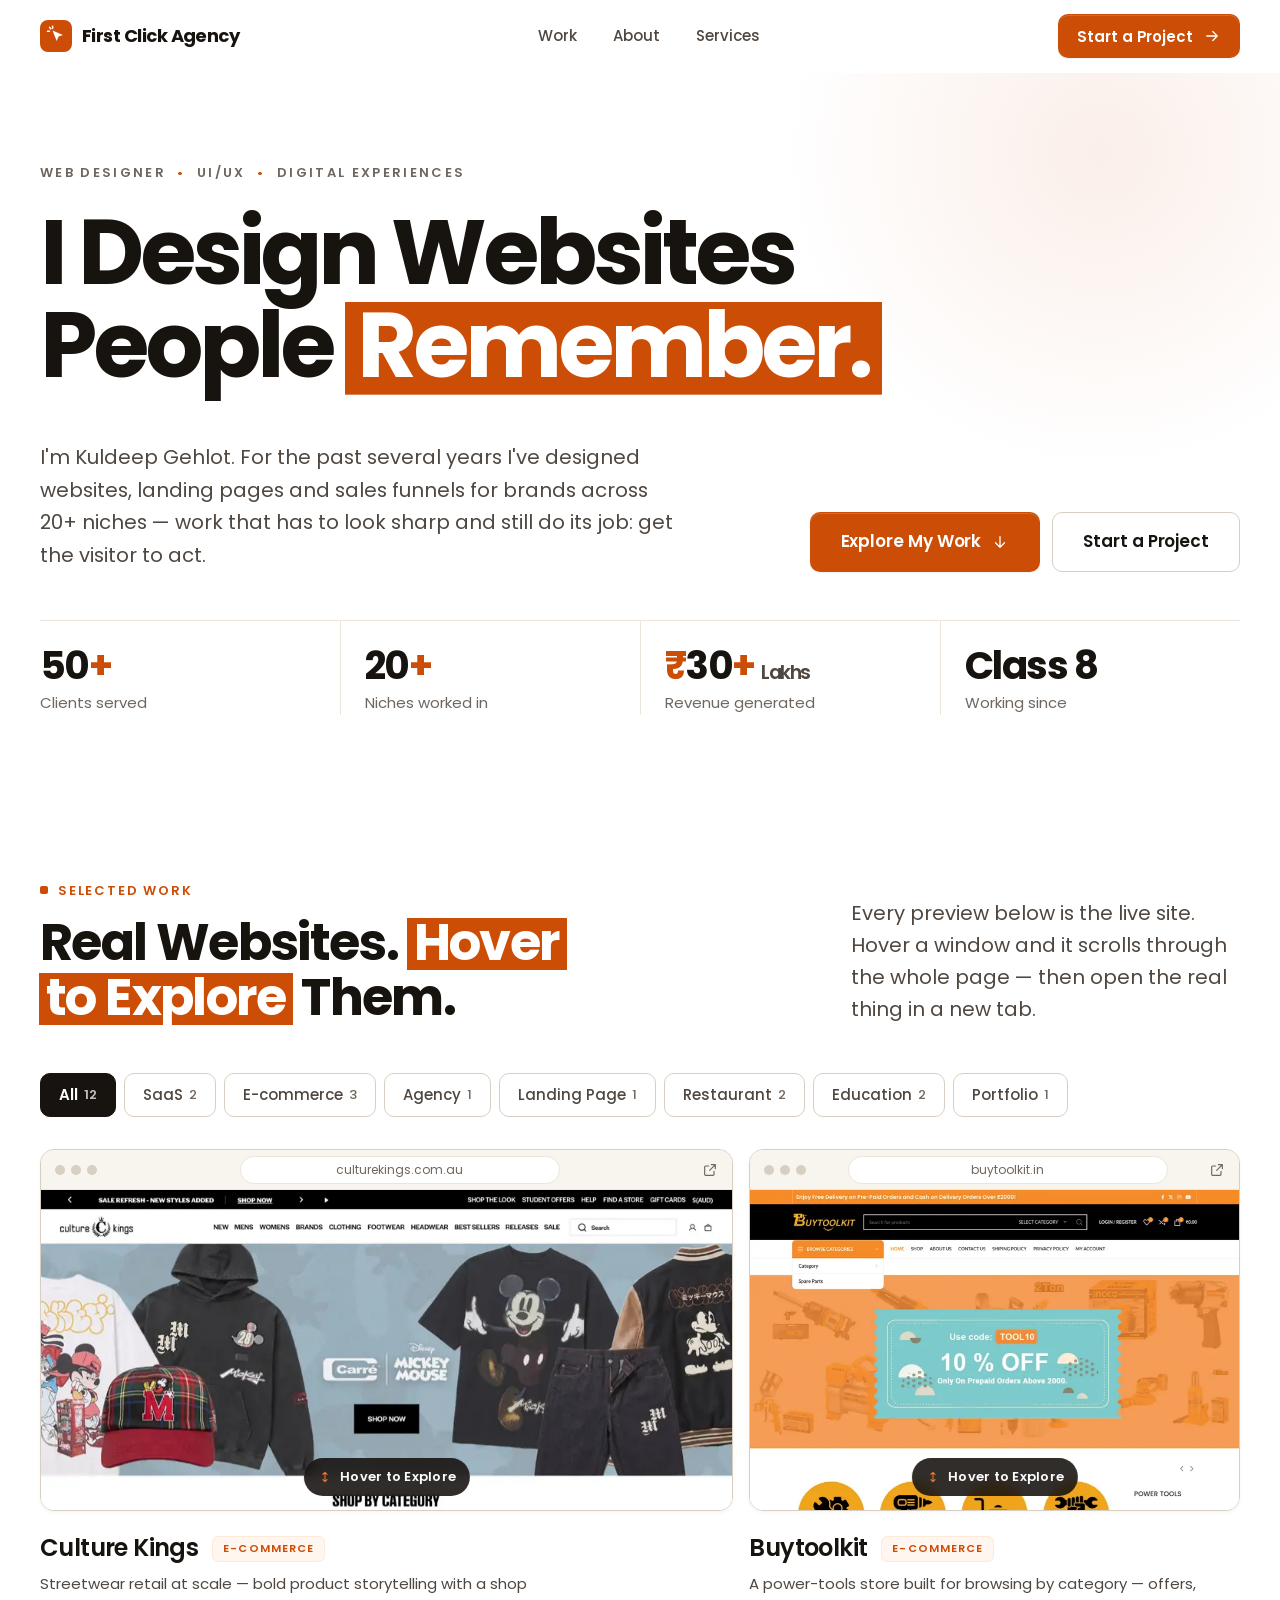
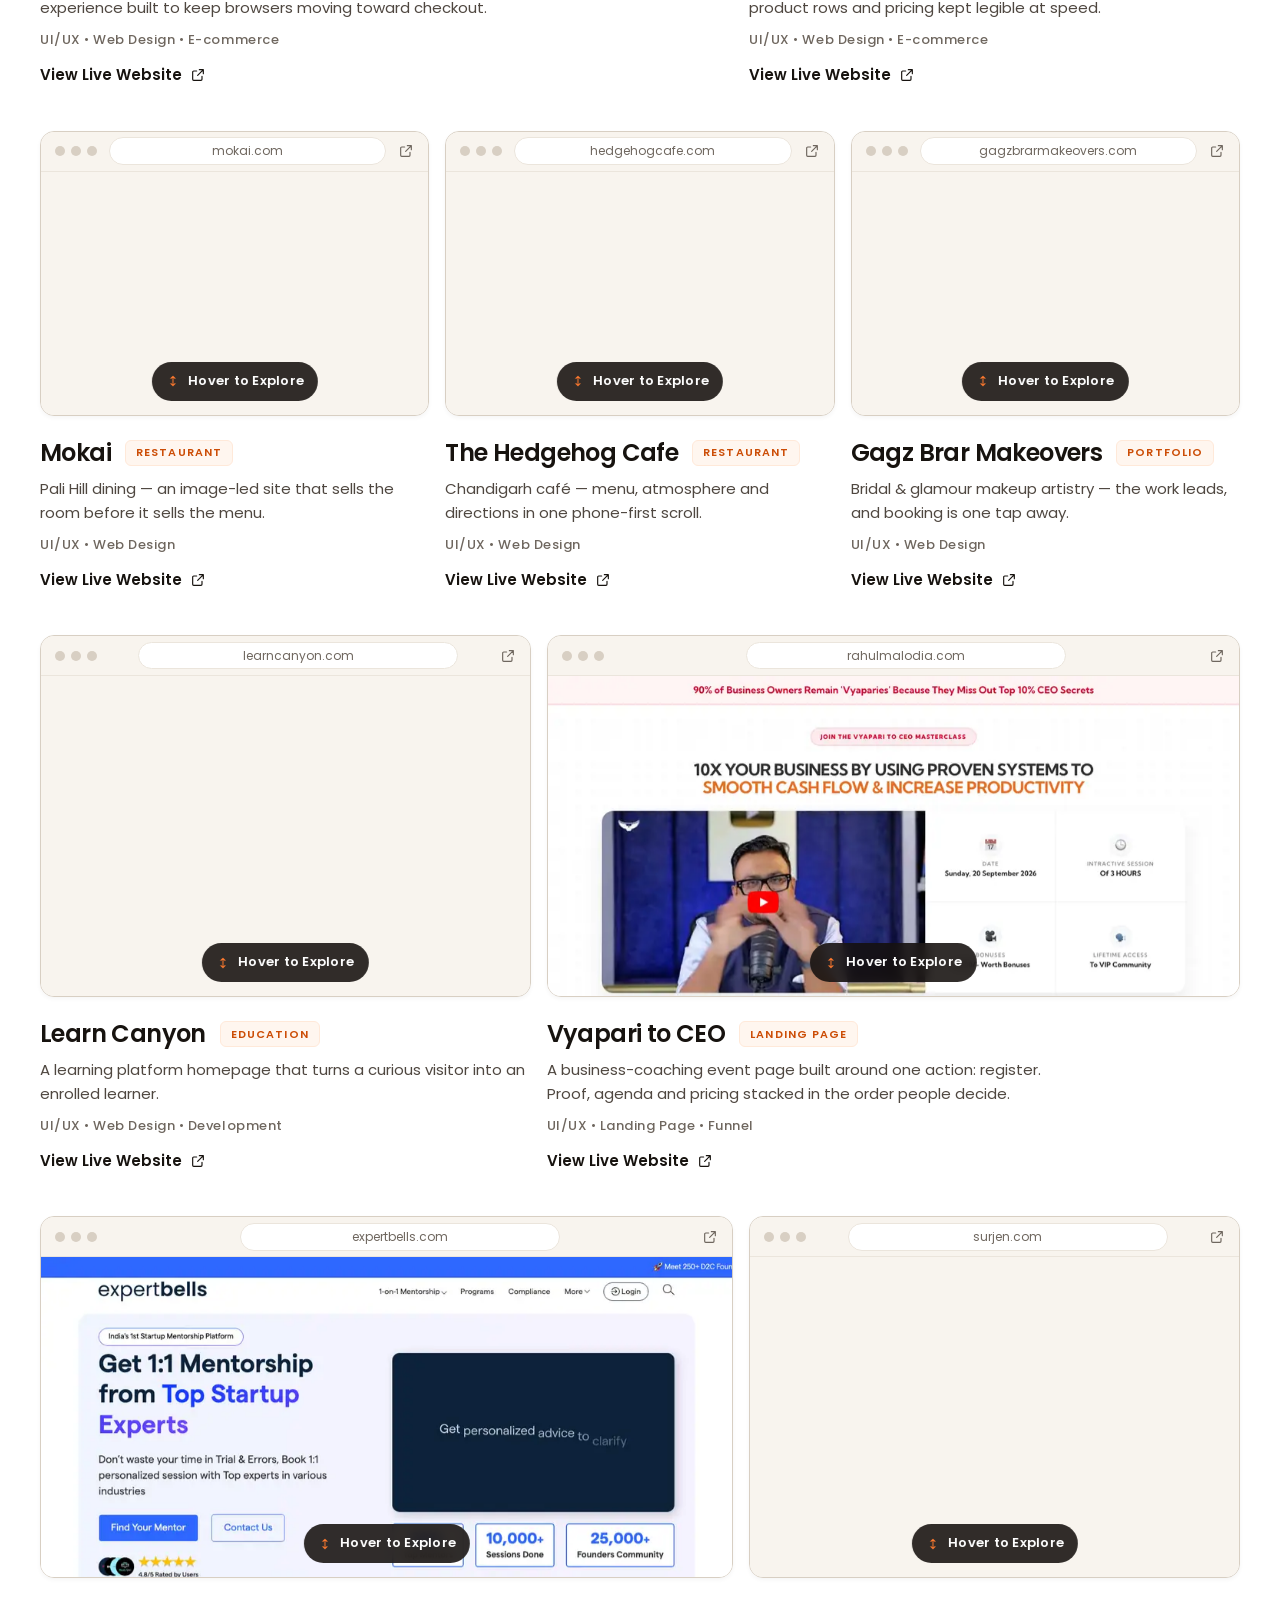
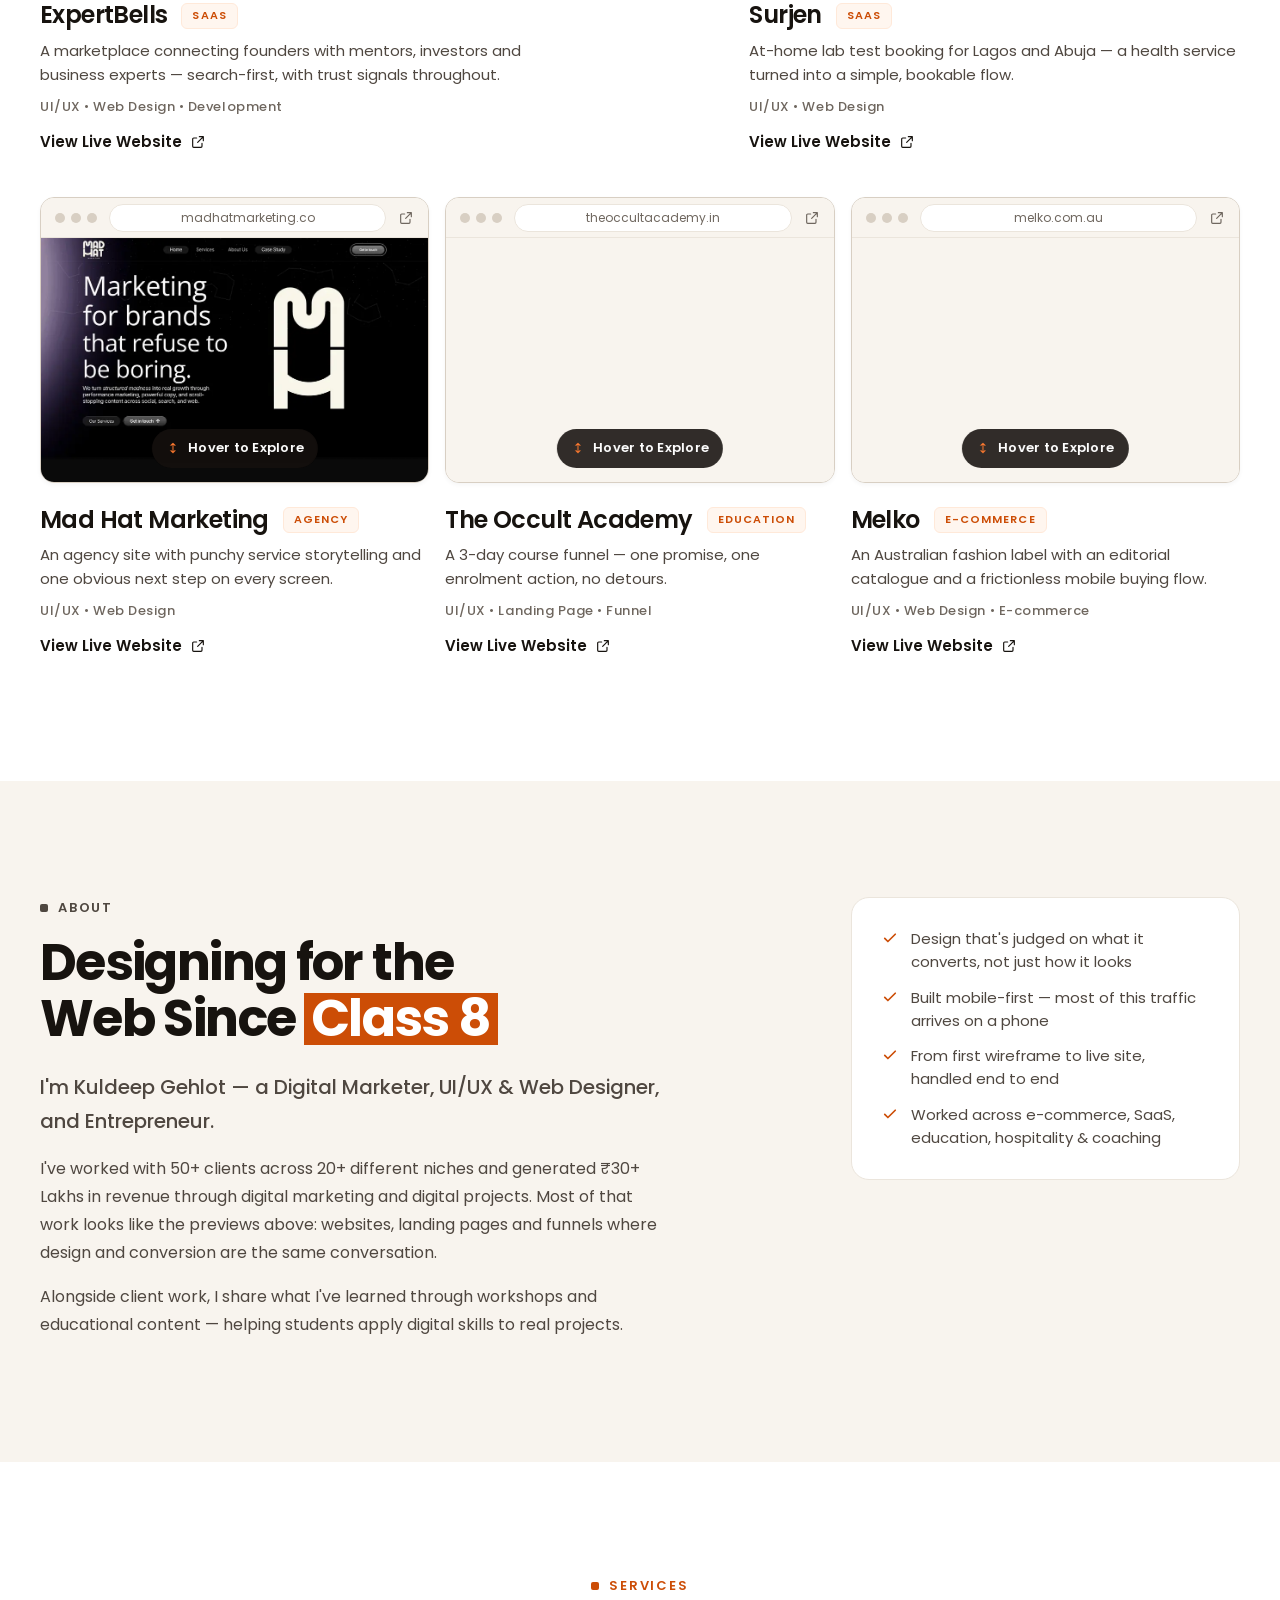
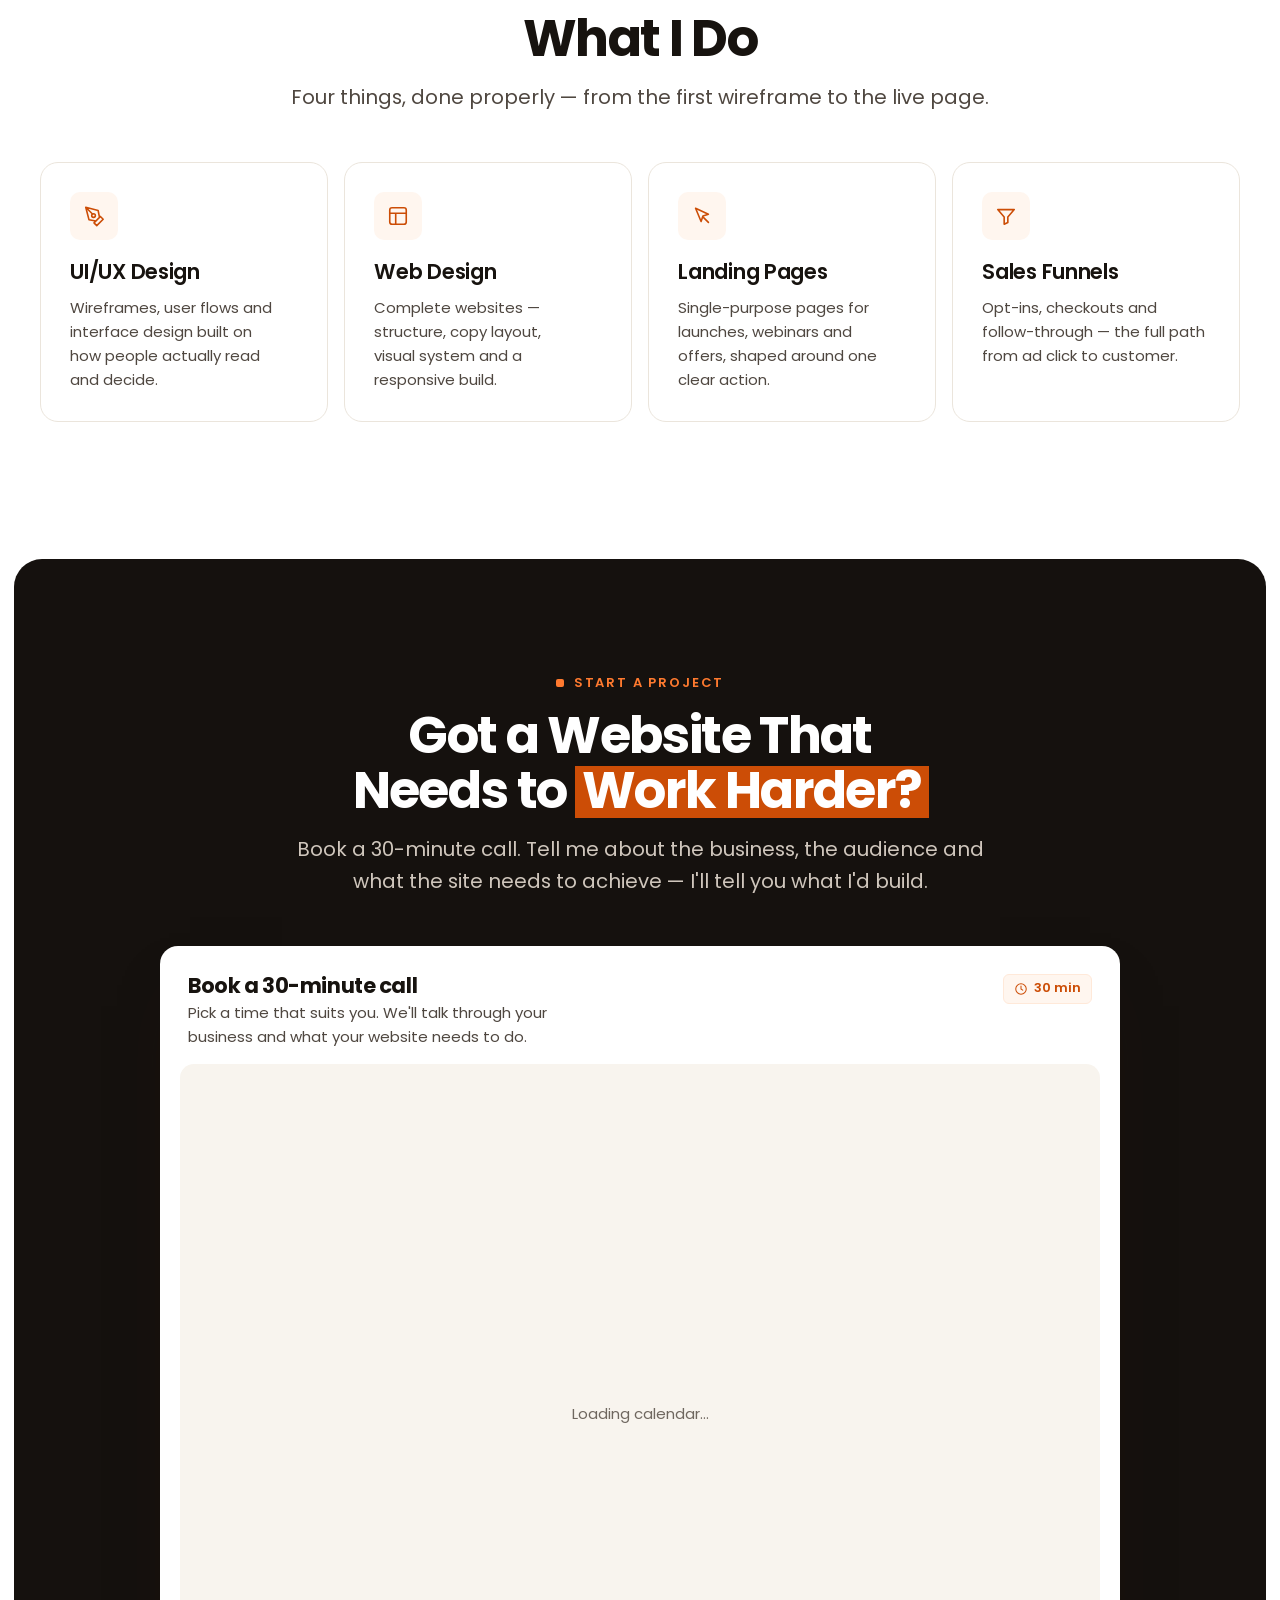
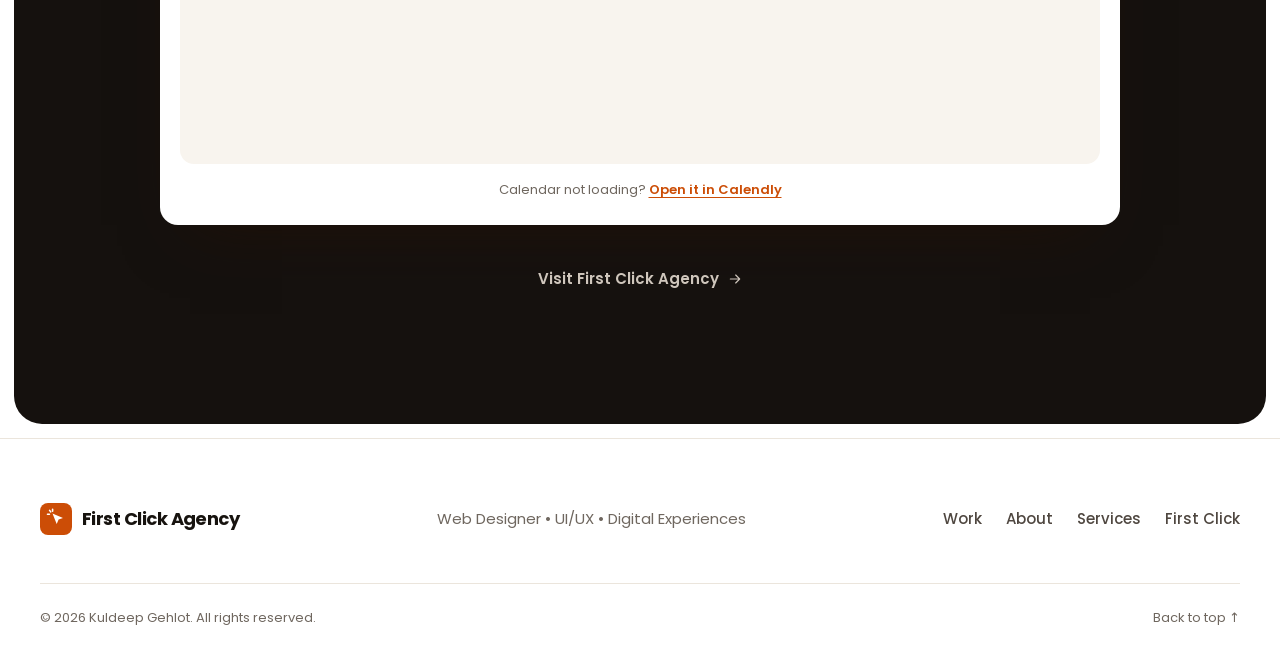
==== commit 33b0b171: "Add Calendly booking to the contact sections - Landing page and portfolio embed the 30-minute call c" ====
--- a/work/index.html
+++ b/work/index.html
@@ -18,10 +18,10 @@
   <link rel="preconnect" href="https://fonts.gstatic.com" crossorigin />
   <link href="https://fonts.googleapis.com/css2?family=Poppins:wght@400;500;600;700&display=swap" rel="stylesheet" />
 
-  <link rel="stylesheet" href="../css/variables.css?v=20260918" />
-  <link rel="stylesheet" href="../css/base.css?v=20260918" />
-  <link rel="stylesheet" href="../css/nav.css?v=20260918" />
-  <link rel="stylesheet" href="portfolio.css?v=20260918" />
+  <link rel="stylesheet" href="../css/variables.css?v=20260918.3" />
+  <link rel="stylesheet" href="../css/base.css?v=20260918.3" />
+  <link rel="stylesheet" href="../css/nav.css?v=20260918.3" />
+  <link rel="stylesheet" href="portfolio.css?v=20260918.3" />
 </head>
 <body class="portfolio">
 
@@ -36,6 +36,7 @@
     <symbol id="i-cursor" viewBox="0 0 24 24"><path d="M5 3.5l14 6.5-6 2-2 6zM13.5 13.5l5.5 5.5"/></symbol>
     <symbol id="i-funnel" viewBox="0 0 24 24"><path d="M3 5h18l-7 8v6l-4 2v-8z"/></symbol>
     <symbol id="i-phone" viewBox="0 0 24 24"><rect x="6.5" y="2.5" width="11" height="19" rx="2.5"/><path d="M11 18h2"/></symbol>
+    <symbol id="i-clock" viewBox="0 0 24 24"><circle cx="12" cy="12" r="9"/><path d="M12 7v5l3 2"/></symbol>
     <symbol id="i-search" viewBox="0 0 24 24"><circle cx="11" cy="11" r="7"/><path d="M20.5 20.5L16 16"/></symbol>
   </svg>
 
@@ -535,15 +536,26 @@
           <div class="pf-cta-inner" data-reveal>
             <p class="eyebrow">Start a project</p>
             <h2 class="h2 pf-cta-title" id="ctaTitle">Got a Website That Needs to <span class="hl">Work Harder?</span></h2>
-            <p class="section-sub">Tell me about the business, the audience and what the site needs to achieve. I'll tell you what I'd build.</p>
-            <div class="pf-cta-actions">
-              <a class="btn btn-primary btn-lg" href="../index.html#contact">
-                Start a Project
-                <svg class="icon" aria-hidden="true"><use href="#i-arrow"/></svg>
-              </a>
-              <a class="btn btn-outline-light btn-lg" href="../index.html">Visit First Click</a>
-            </div>
-          </div>
+            <p class="section-sub">Book a 30-minute call. Tell me about the business, the audience and what the site needs to achieve — I'll tell you what I'd build.</p>
+          </div>
+
+          <div class="pf-booking" data-reveal>
+            <div class="booking" id="book">
+              <div class="booking-head">
+                <div>
+                  <h3 class="booking-title" id="bookingTitle">Book a 30-minute call</h3>
+                  <p class="booking-sub">Pick a time that suits you. We'll talk through your business and what your website needs to do.</p>
+                </div>
+                <span class="booking-badge"><svg class="icon" aria-hidden="true"><use href="#i-clock"/></svg>30 min</span>
+              </div>
+              <div class="booking-frame-wrap">
+                <iframe class="booking-frame" src="https://calendly.com/thekuldeepgehlot-pmdigitals/30min?hide_event_type_details=1&amp;hide_gdpr_banner=1&amp;primary_color=cc4d06&amp;embed_type=Inline" title="Book a 30-minute call with Kuldeep Gehlot on Calendly" loading="lazy" aria-labelledby="bookingTitle"></iframe>
+              </div>
+              <p class="booking-fallback">Calendar not loading? <a href="https://calendly.com/thekuldeepgehlot-pmdigitals/30min" target="_blank" rel="noopener">Open it in Calendly</a></p>
+            </div>
+          </div>
+
+          <p class="pf-cta-more"><a href="../index.html">Visit First Click Agency <svg class="icon" aria-hidden="true"><use href="#i-arrow"/></svg></a></p>
         </div>
       </div>
     </section>
@@ -580,6 +592,6 @@
     </div>
   </footer>
 
-  <script src="portfolio.js?v=20260918" defer></script>
+  <script src="portfolio.js?v=20260918.3" defer></script>
 </body>
 </html>
--- a/css/base.css
+++ b/css/base.css
@@ -449,6 +449,126 @@
 }
 
 /* --------------------------------------------------------------------------
+   Booking card — Calendly inline calendar, shared by both pages
+   -------------------------------------------------------------------------- */
+
+.booking {
+  --text: var(--ink);
+  --text-2: var(--ink-2);
+  --text-3: var(--ink-3);
+  --focus: var(--orange);
+  display: grid;
+  gap: var(--s-2);
+  padding: clamp(12px, 1.6vw, 20px);
+  border-radius: var(--r-lg);
+  background: var(--white);
+  color: var(--ink-2);
+  box-shadow: 0 30px 60px -30px rgba(40, 16, 0, 0.55);
+}
+
+.booking-head {
+  display: flex;
+  align-items: flex-start;
+  justify-content: space-between;
+  gap: var(--s-2);
+  padding: 8px 8px 0;
+}
+
+.booking-title {
+  font-size: clamp(1.125rem, 1rem + 0.4vw, 1.375rem);
+  font-weight: 700;
+  letter-spacing: -0.02em;
+  color: var(--ink);
+}
+
+.booking-sub {
+  margin-top: 4px;
+  max-width: 46ch;
+  font-size: var(--fs-sm);
+  line-height: 1.55;
+  color: var(--ink-2);
+}
+
+.booking-badge {
+  display: inline-flex;
+  align-items: center;
+  gap: 6px;
+  flex-shrink: 0;
+  min-height: 30px;
+  padding: 0 10px;
+  border-radius: var(--r-xs);
+  background: var(--orange-50);
+  border: 1px solid var(--orange-100);
+  font-size: var(--fs-xs);
+  font-weight: 600;
+  color: var(--orange);
+  white-space: nowrap;
+}
+
+.booking-badge .icon {
+  width: 14px;
+  height: 14px;
+}
+
+.booking-frame-wrap {
+  position: relative;
+  height: 700px;
+  border-radius: var(--r-md);
+  overflow: hidden;
+  background: var(--cream);
+}
+
+/* Shown until Calendly paints over it */
+.booking-frame-wrap::before {
+  content: "Loading calendar…";
+  position: absolute;
+  inset: 0;
+  display: grid;
+  place-items: center;
+  font-size: var(--fs-sm);
+  color: var(--ink-3);
+}
+
+.booking-frame {
+  position: relative;
+  display: block;
+  width: 100%;
+  height: 100%;
+  border: 0;
+}
+
+.booking-fallback {
+  padding: 0 8px 4px;
+  font-size: var(--fs-xs);
+  text-align: center;
+  color: var(--ink-3);
+}
+
+.booking-fallback a {
+  font-weight: 600;
+  color: var(--orange);
+  text-decoration: underline;
+  text-underline-offset: 3px;
+}
+
+@media (max-width: 560px) {
+  /* Give the calendar the ~320px Calendly needs on small phones */
+  .booking {
+    margin-inline: calc(var(--gutter) * -1 + 4px);
+    padding: 8px;
+  }
+
+  .booking-head {
+    flex-direction: column;
+    gap: 10px;
+  }
+
+  .booking-frame-wrap {
+    height: 760px;
+  }
+}
+
+/* --------------------------------------------------------------------------
    Motion: load entrance (hero) & scroll reveal (rest of page)
    -------------------------------------------------------------------------- */
 
--- a/work/portfolio.css
+++ b/work/portfolio.css
@@ -542,12 +542,39 @@
   color: var(--text-2);
 }
 
-.pf-cta-actions {
-  display: flex;
-  flex-wrap: wrap;
-  justify-content: center;
-  gap: 12px;
-  margin-top: var(--s-2);
+.pf-booking {
+  max-width: 960px;
+  margin: var(--s-6) auto 0;
+}
+
+.pf-cta-more {
+  margin-top: var(--s-4);
+  text-align: center;
+}
+
+.pf-cta-more a {
+  display: inline-flex;
+  align-items: center;
+  gap: 8px;
+  min-height: 44px;
+  font-size: var(--fs-sm);
+  font-weight: 600;
+  color: var(--text-2);
+  transition: color var(--t-fast) var(--ease);
+}
+
+.pf-cta-more .icon {
+  width: 16px;
+  height: 16px;
+  transition: transform var(--t-fast) var(--ease);
+}
+
+.pf-cta-more a:hover {
+  color: #ffffff;
+}
+
+.pf-cta-more a:hover .icon {
+  transform: translateX(3px);
 }
 
 .pf-footer {
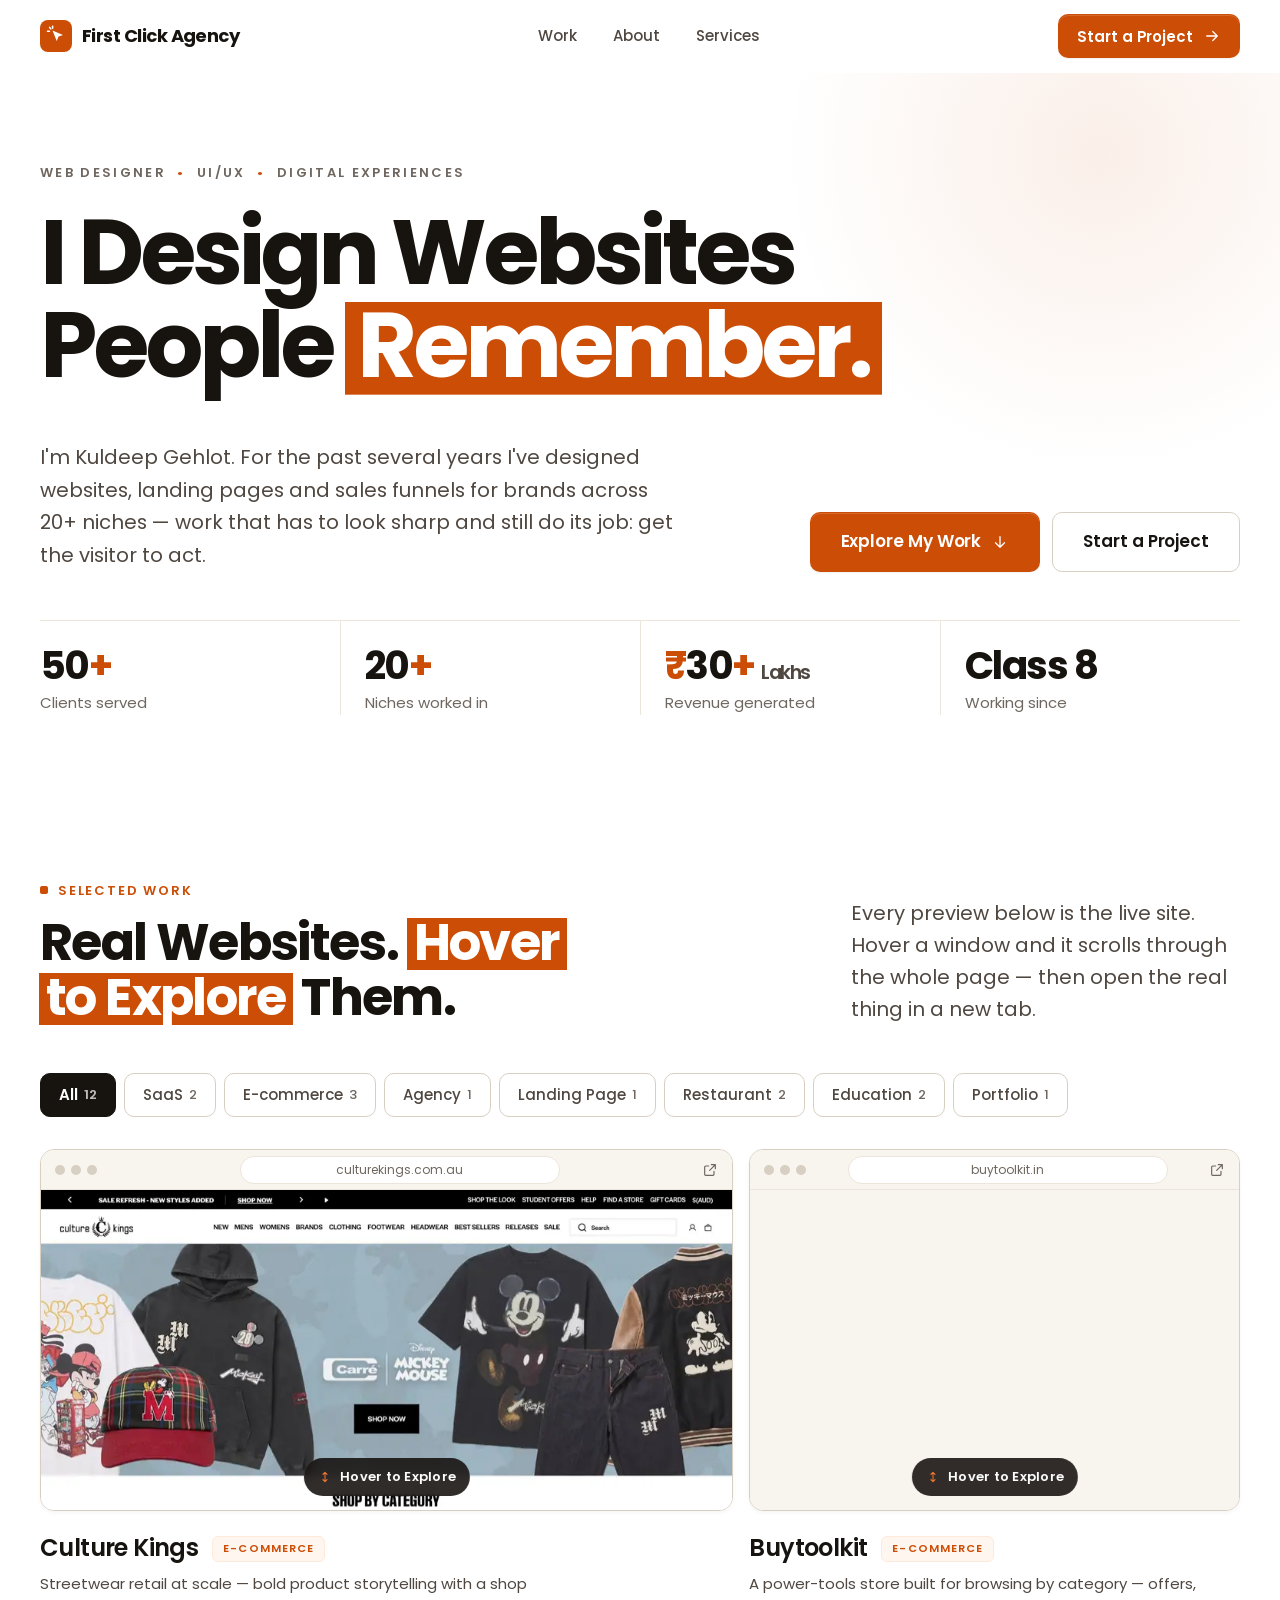
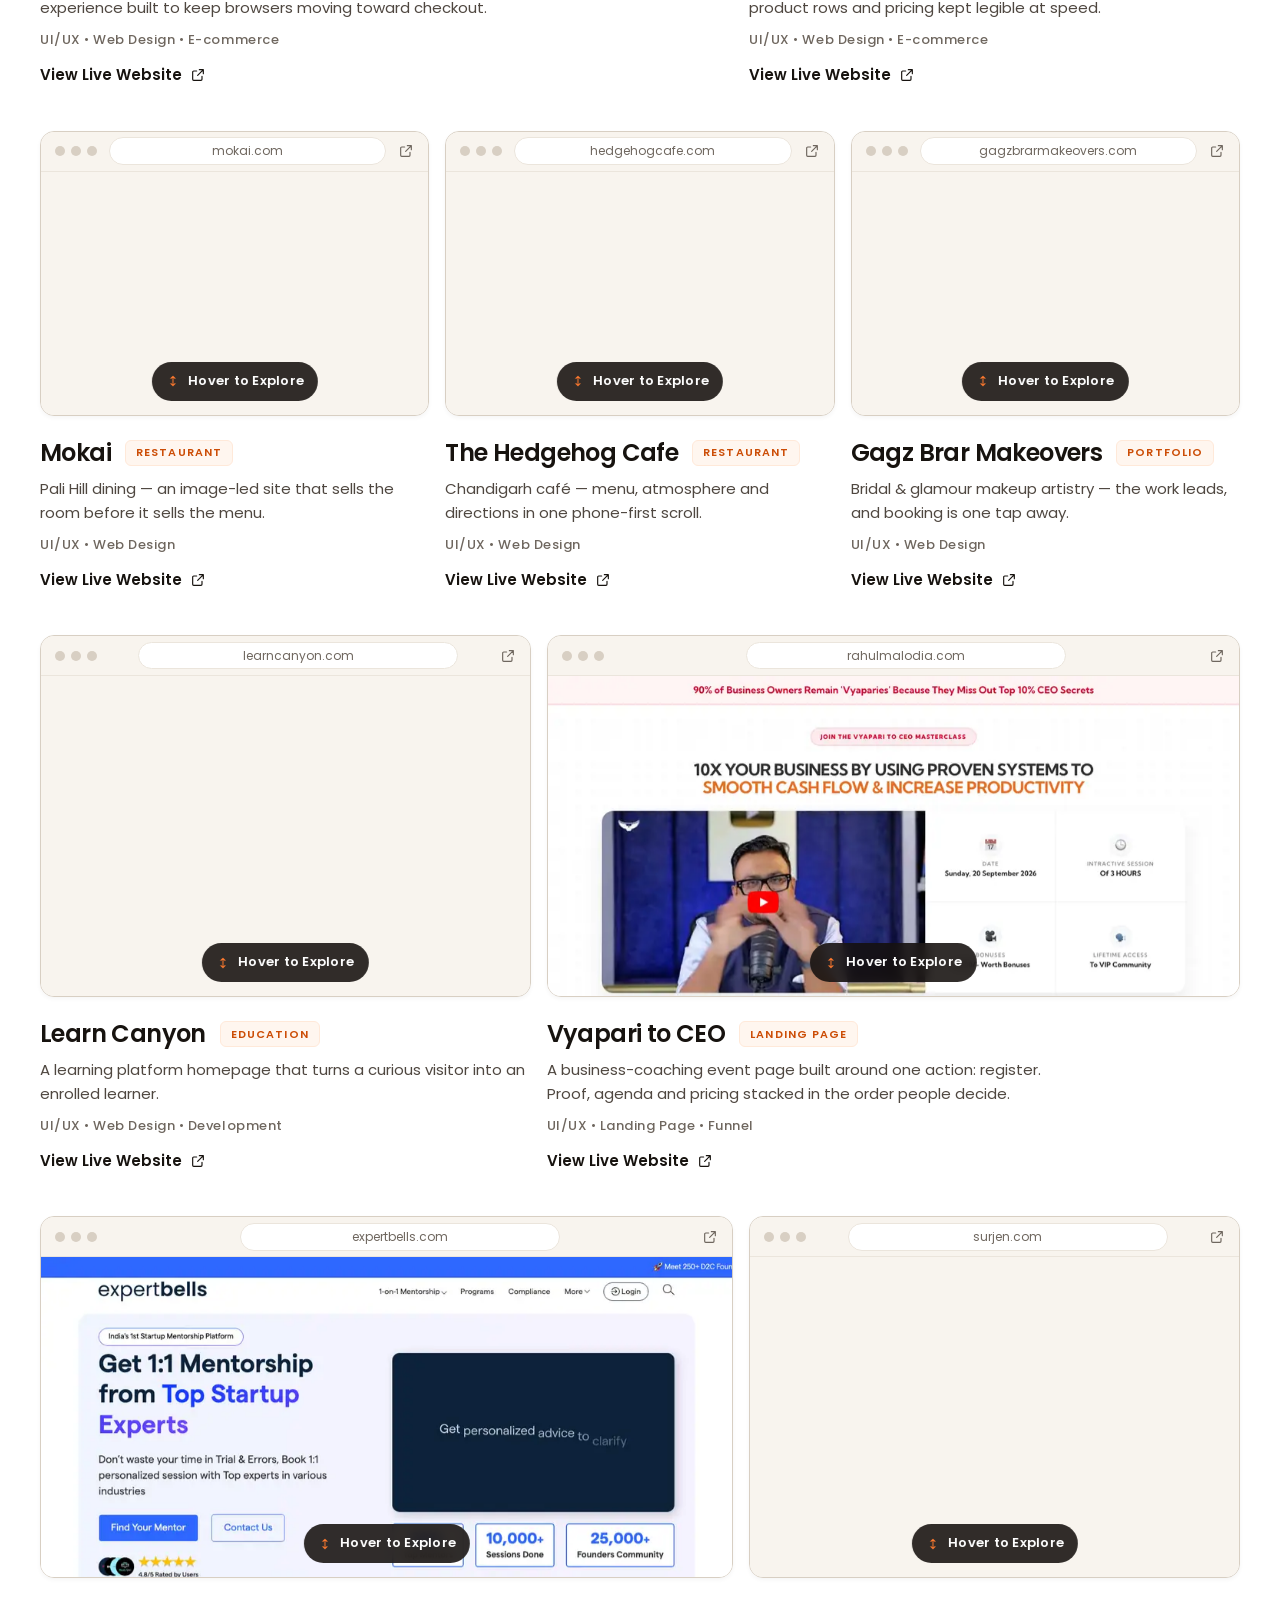
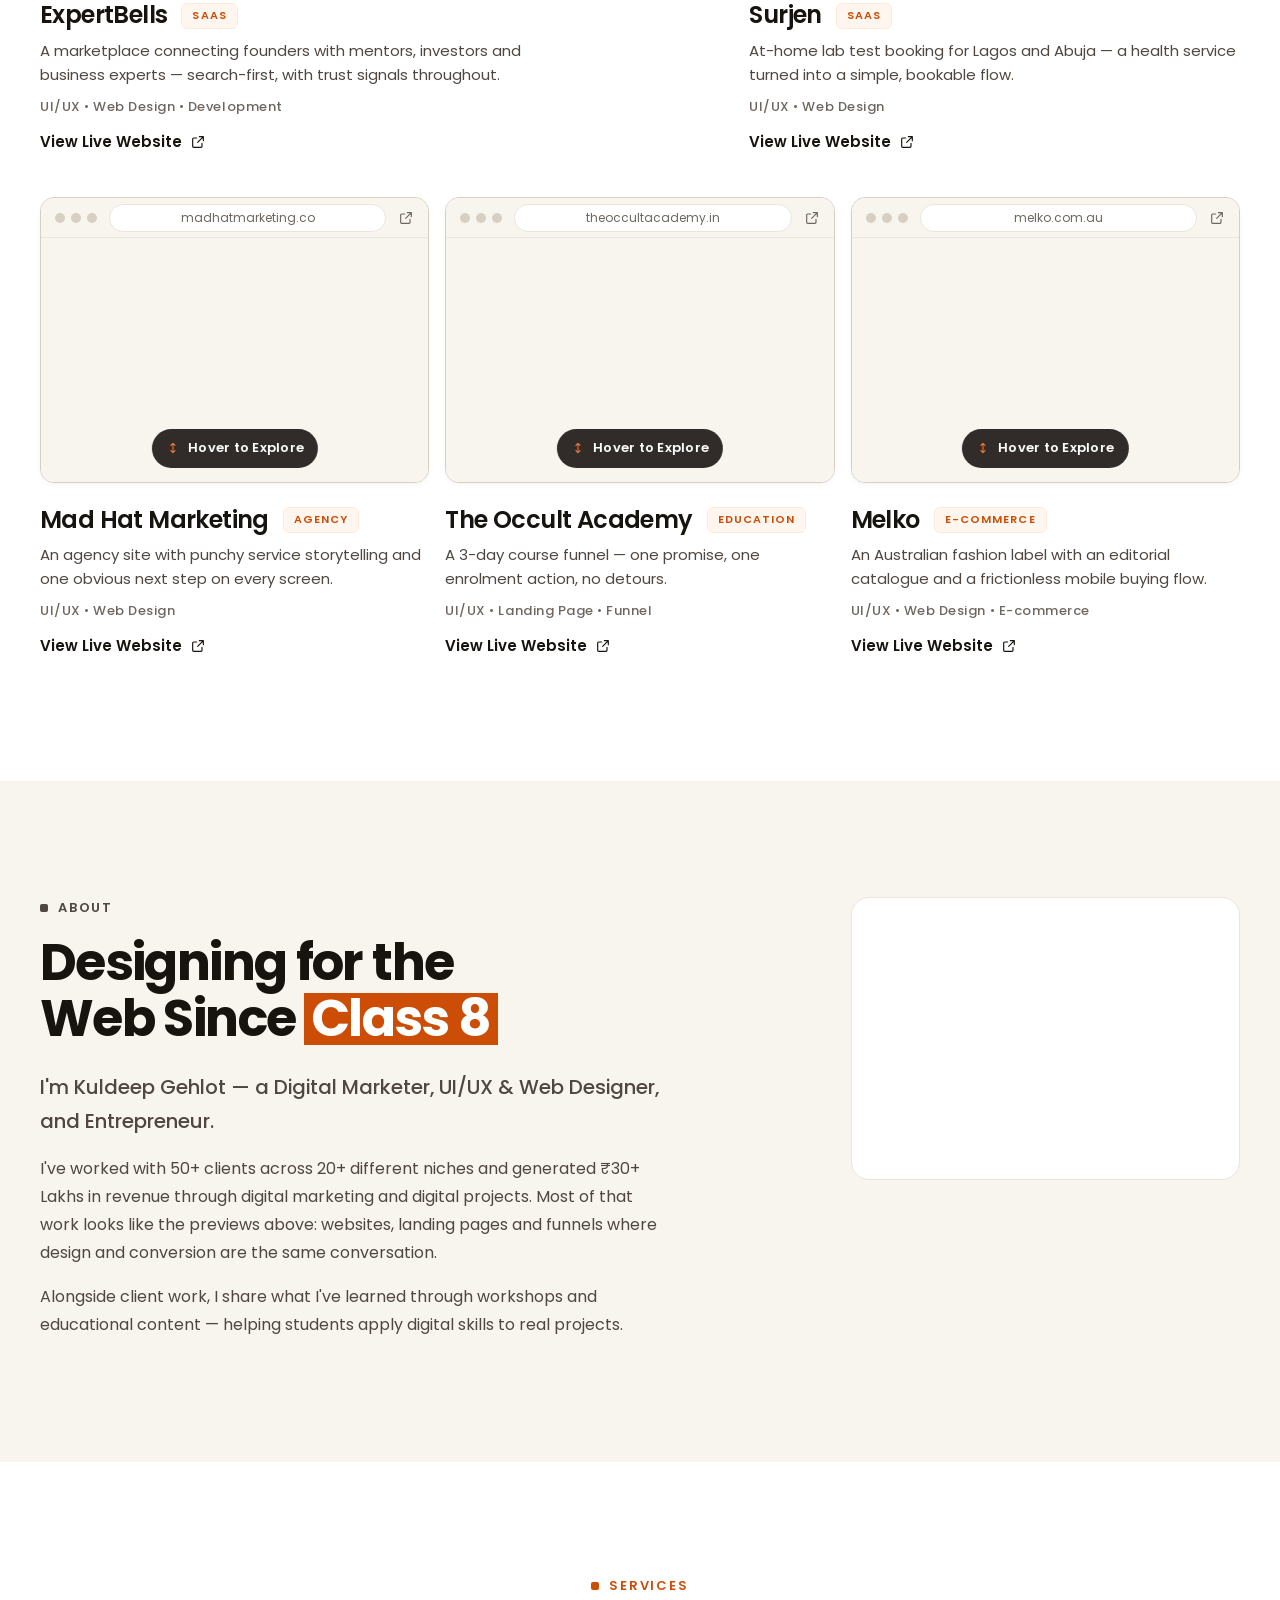
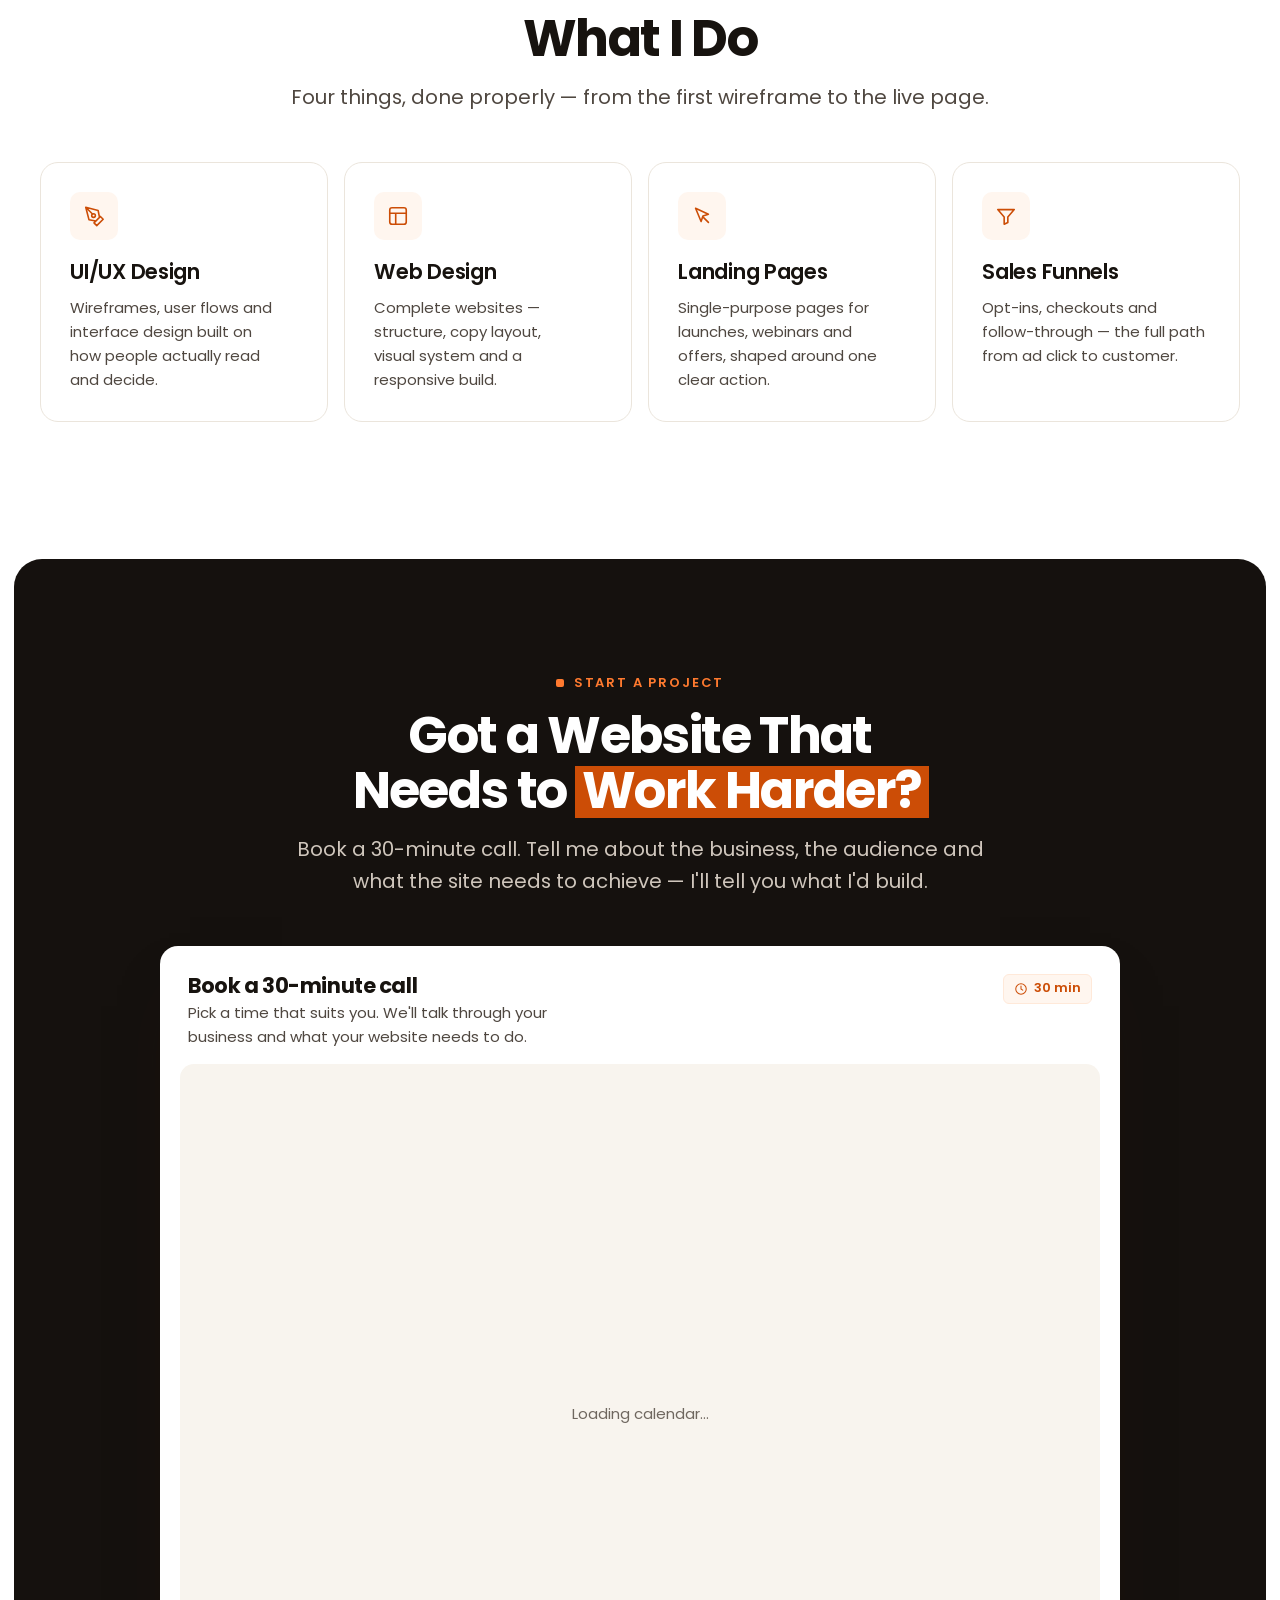
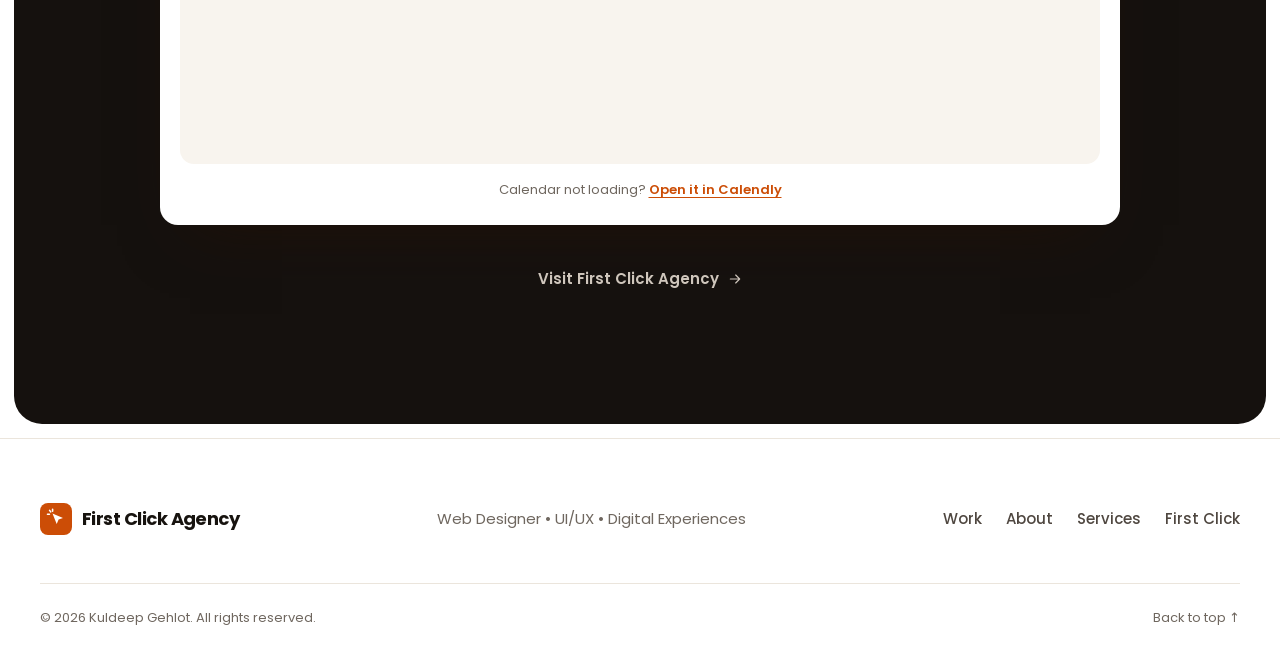
==== commit d20e396f: "Tell Calendly which site embeds it Sets embed_domain from the page's hostname so Calendly hides its " ====
--- a/work/index.html
+++ b/work/index.html
@@ -18,10 +18,10 @@
   <link rel="preconnect" href="https://fonts.gstatic.com" crossorigin />
   <link href="https://fonts.googleapis.com/css2?family=Poppins:wght@400;500;600;700&display=swap" rel="stylesheet" />
 
-  <link rel="stylesheet" href="../css/variables.css?v=20260918.3" />
-  <link rel="stylesheet" href="../css/base.css?v=20260918.3" />
-  <link rel="stylesheet" href="../css/nav.css?v=20260918.3" />
-  <link rel="stylesheet" href="portfolio.css?v=20260918.3" />
+  <link rel="stylesheet" href="../css/variables.css?v=20260918.4" />
+  <link rel="stylesheet" href="../css/base.css?v=20260918.4" />
+  <link rel="stylesheet" href="../css/nav.css?v=20260918.4" />
+  <link rel="stylesheet" href="portfolio.css?v=20260918.4" />
 </head>
 <body class="portfolio">
 
@@ -592,6 +592,6 @@
     </div>
   </footer>
 
-  <script src="portfolio.js?v=20260918.3" defer></script>
+  <script src="portfolio.js?v=20260918.4" defer></script>
 </body>
 </html>
